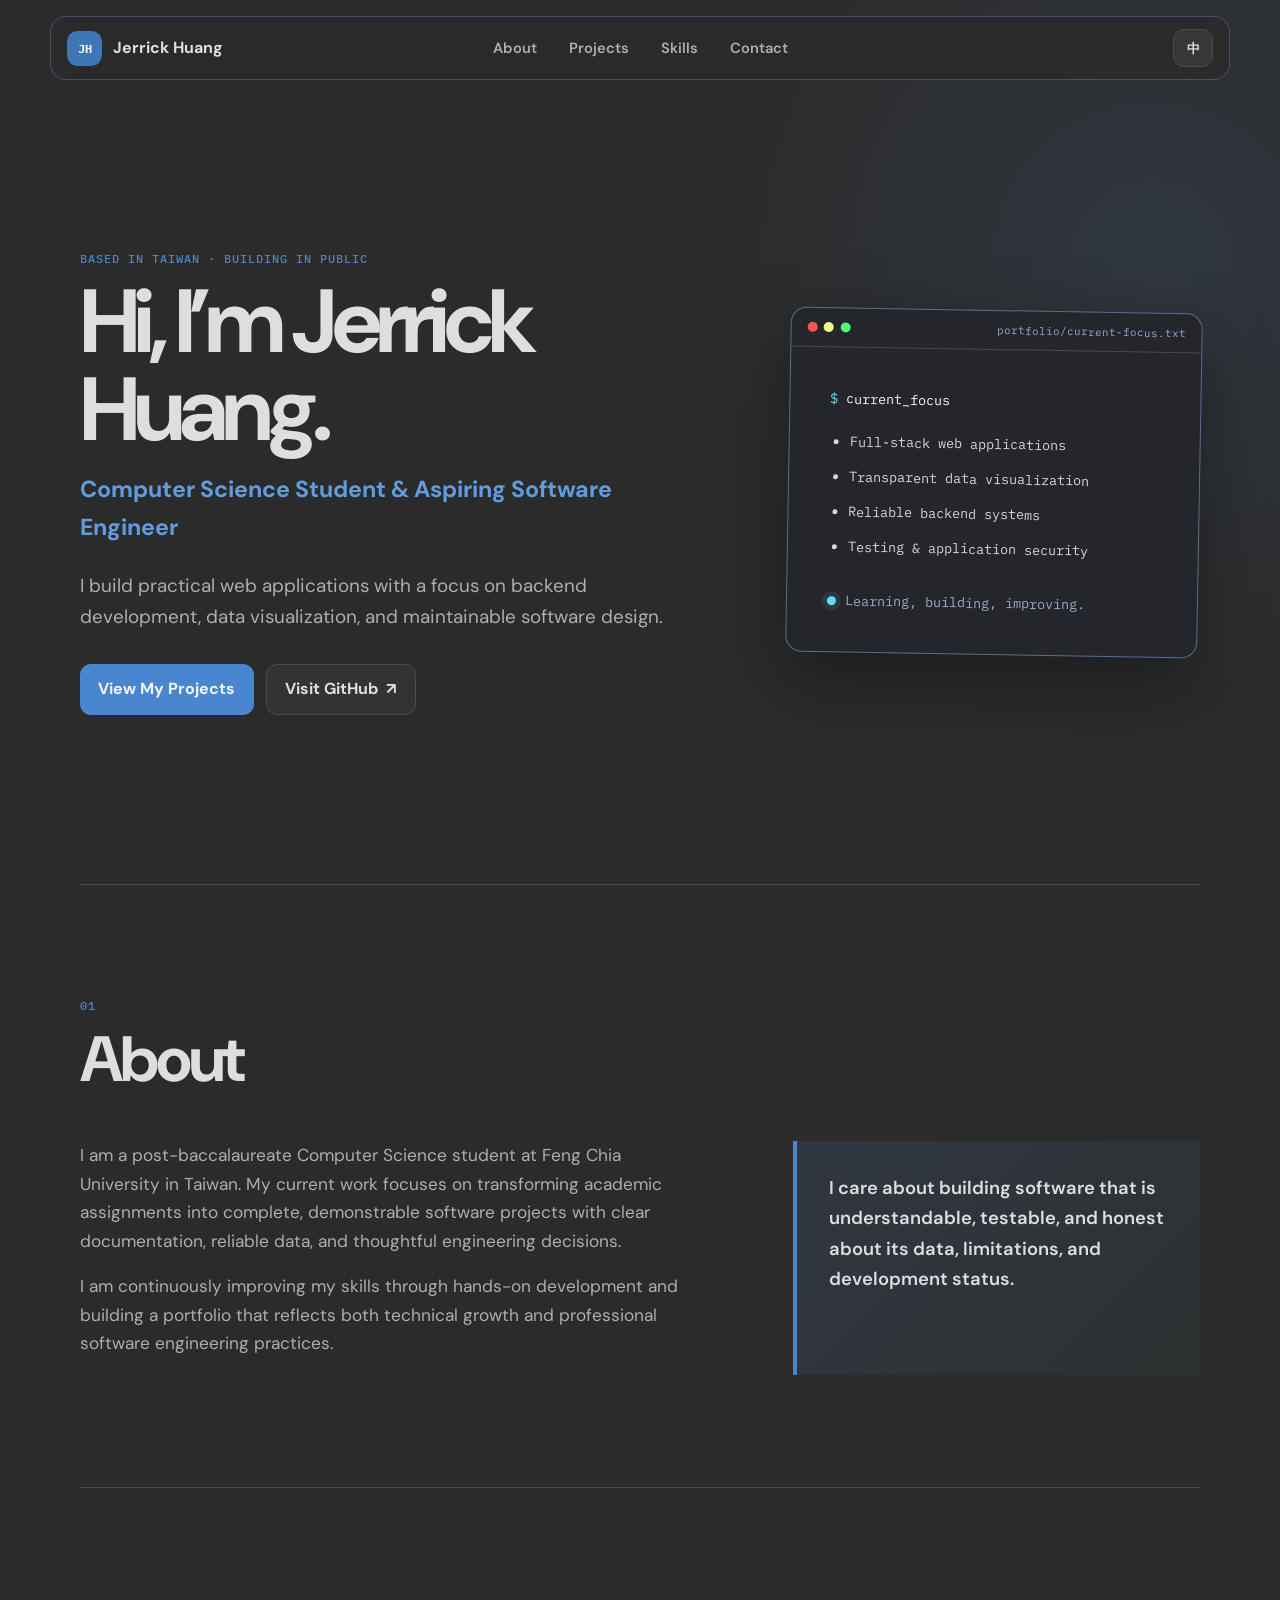
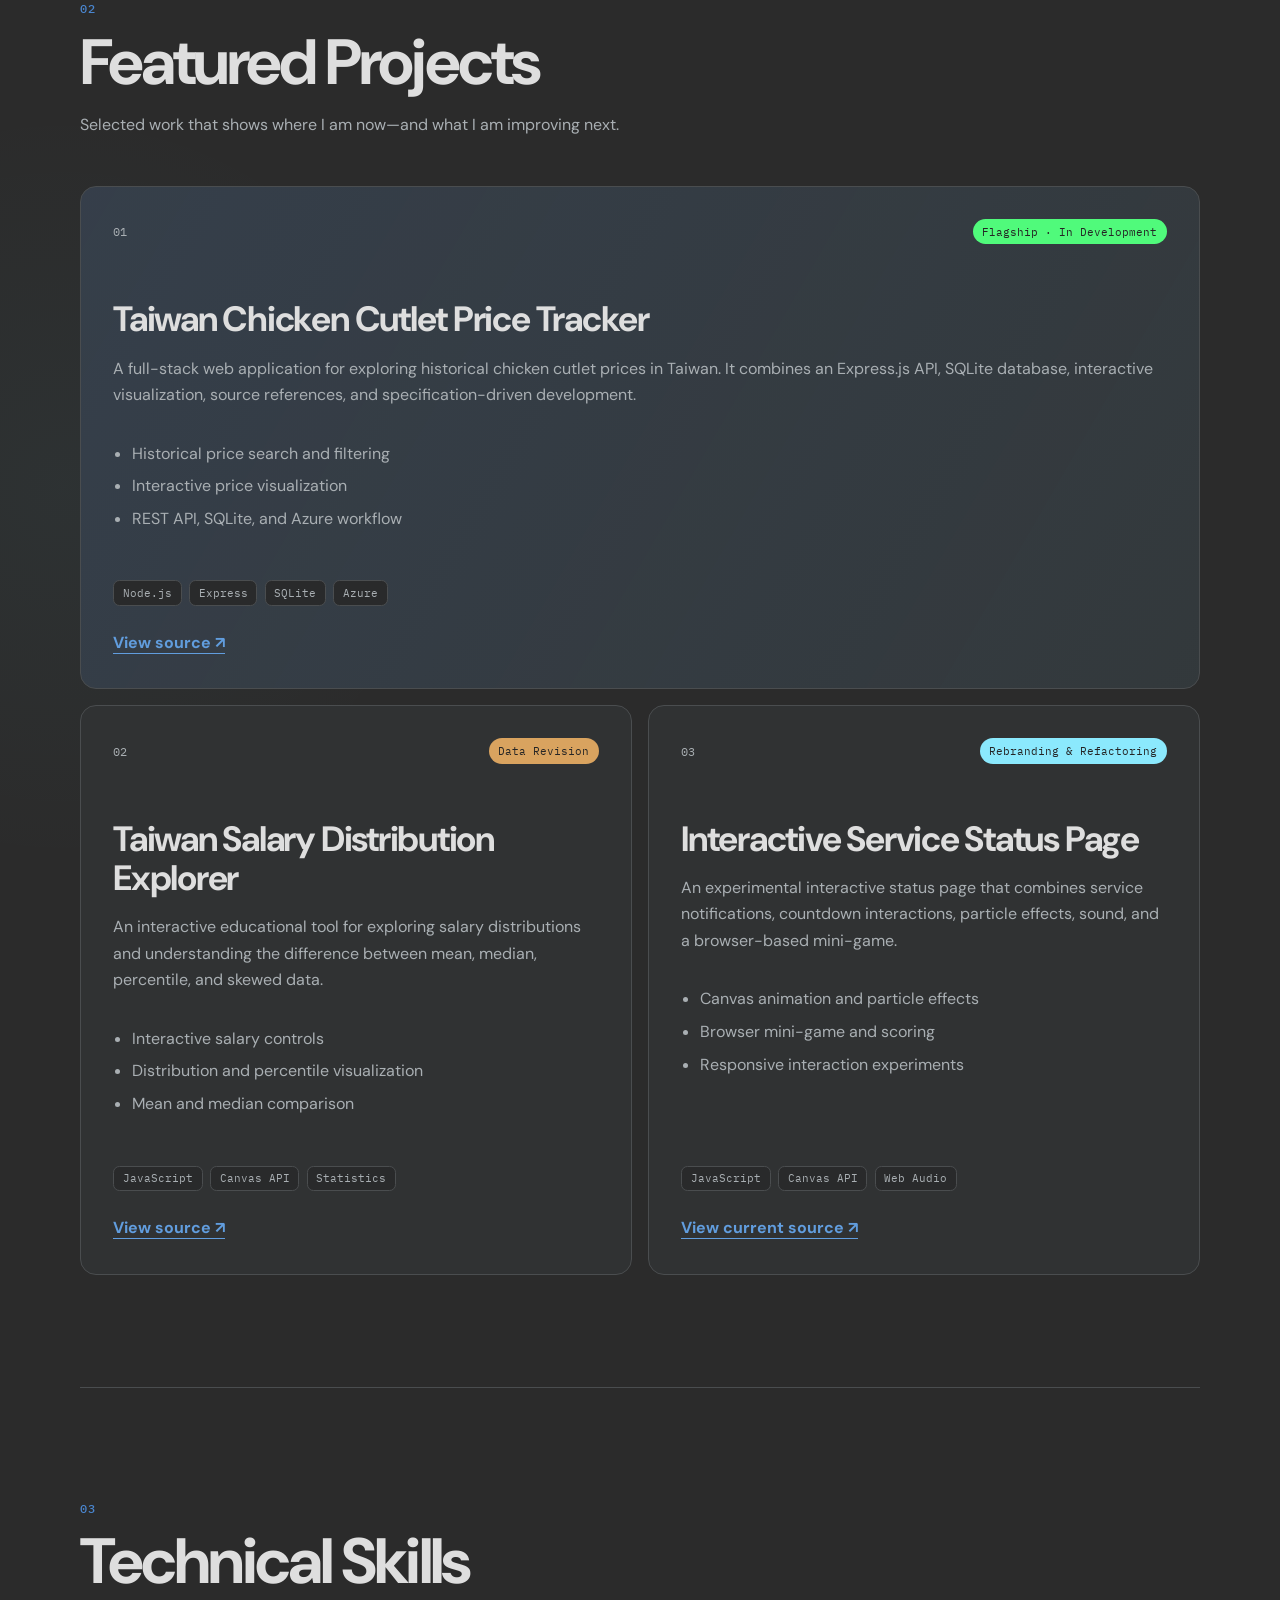
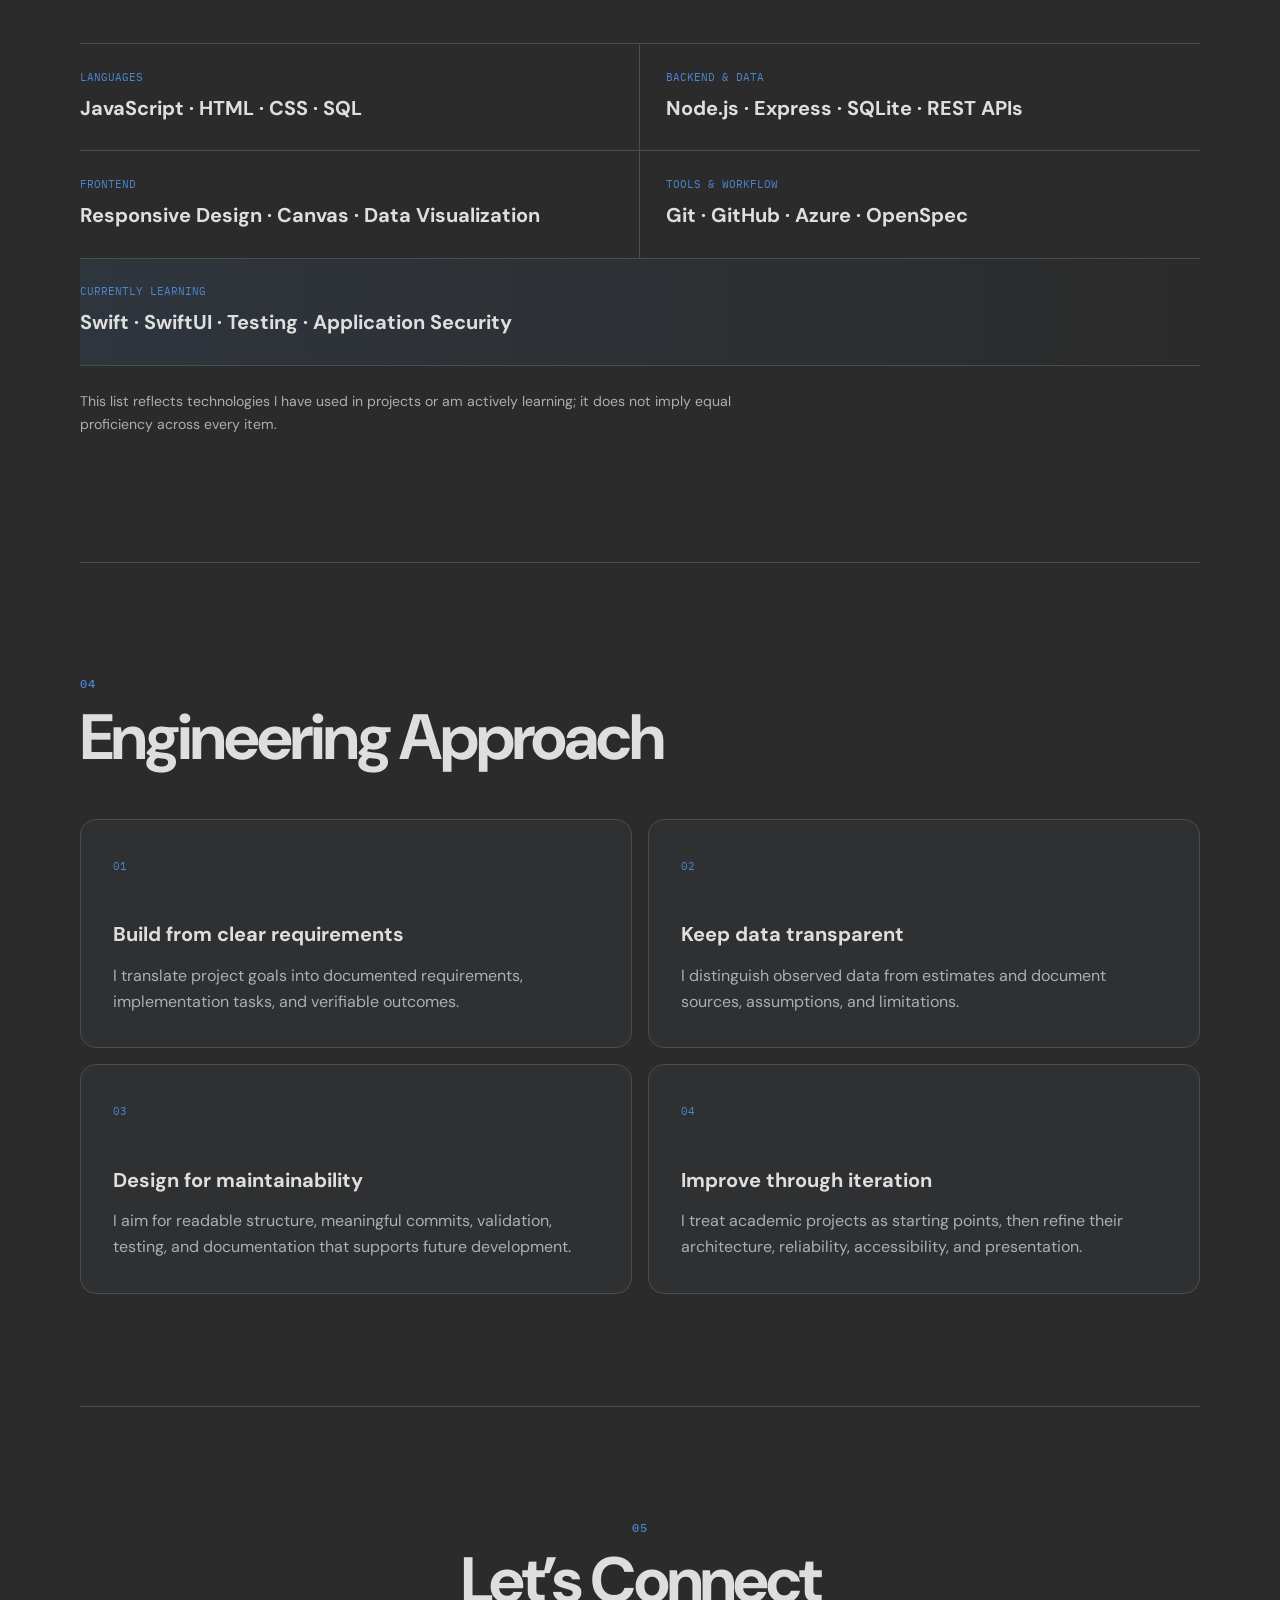
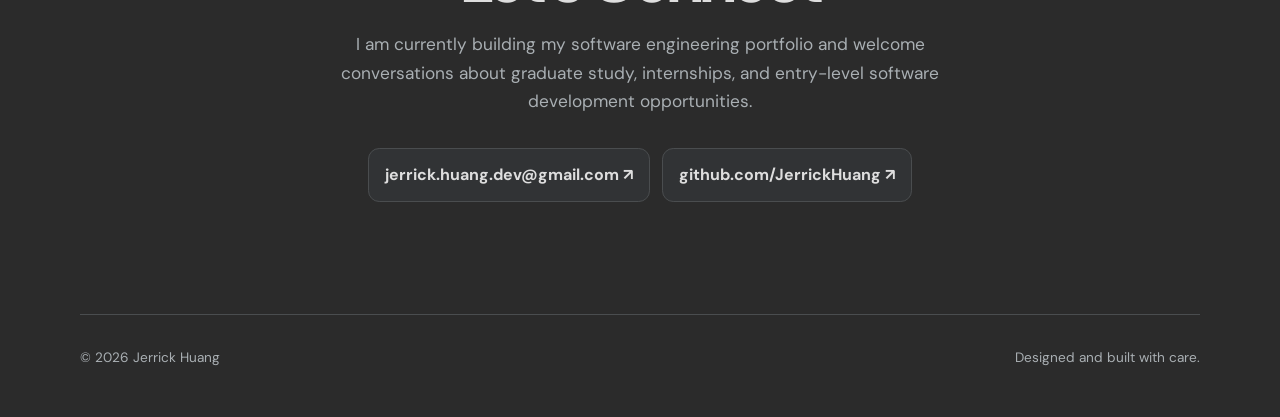
==== index.html @ 9ce51b35 "Build professional portfolio homepage" ====
<!doctype html>
<html lang="en">
  <head>
    <meta charset="UTF-8" />
    <meta name="viewport" content="width=device-width, initial-scale=1" />
    <meta
      name="description"
      content="Jerrick Huang — Computer Science student building practical web applications, backend systems, and data visualizations."
    />
    <meta name="theme-color" content="#2b2b2b" />
    <title>Jerrick Huang | Software Engineering Portfolio</title>
    <link rel="preconnect" href="https://fonts.googleapis.com" />
    <link rel="preconnect" href="https://fonts.gstatic.com" crossorigin />
    <link
      href="https://fonts.googleapis.com/css2?family=DM+Sans:wght@400;500;600;700&family=IBM+Plex+Mono:wght@500&display=swap"
      rel="stylesheet"
    />
    <link rel="stylesheet" href="styles.css" />
    <script src="script.js" defer></script>
  </head>
  <body>
    <a class="skip-link" href="#main">Skip to content</a>

    <header class="site-header">
      <a class="brand" href="#top" aria-label="Jerrick Huang home">
        <span class="brand-mark">JH</span>
        <span>Jerrick Huang</span>
      </a>

      <nav aria-label="Primary navigation">
        <a href="#about" data-en="About" data-zh="關於我">About</a>
        <a href="#projects" data-en="Projects" data-zh="專案">Projects</a>
        <a href="#skills" data-en="Skills" data-zh="技能">Skills</a>
        <a href="#contact" data-en="Contact" data-zh="聯絡">Contact</a>
      </nav>

      <button class="language-toggle" type="button" aria-label="Switch language">
        <span class="language-en">中</span>
        <span class="language-zh">EN</span>
      </button>
    </header>

    <main id="main">
      <section class="hero" id="top">
        <div class="hero-copy">
          <p class="eyebrow">
            <span data-en="Based in Taiwan · Building in public" data-zh="位於臺灣 · 持續公開學習與開發">
              Based in Taiwan · Building in public
            </span>
          </p>
          <h1>
            <span data-en="Hi, I’m Jerrick Huang." data-zh="嗨，我是 Jerrick Huang。">
              Hi, I’m Jerrick Huang.
            </span>
          </h1>
          <p class="hero-role">
            <span
              data-en="Computer Science Student &amp; Aspiring Software Engineer"
              data-zh="資訊工程學生／軟體工程師職涯準備中"
            >
              Computer Science Student &amp; Aspiring Software Engineer
            </span>
          </p>
          <p class="hero-intro">
            <span
              data-en="I build practical web applications with a focus on backend development, data visualization, and maintainable software design."
              data-zh="我專注於開發實用的 Web 應用程式，並持續累積後端系統、資料視覺化與可維護軟體設計的實作經驗。"
            >
              I build practical web applications with a focus on backend
              development, data visualization, and maintainable software design.
            </span>
          </p>
          <div class="hero-actions">
            <a class="button button-primary" href="#projects">
              <span data-en="View My Projects" data-zh="查看精選專案">View My Projects</span>
            </a>
            <a
              class="button button-secondary"
              href="https://github.com/JerrickHuang"
              target="_blank"
              rel="noreferrer"
            >
              <span data-en="Visit GitHub" data-zh="前往 GitHub">Visit GitHub</span>
              <span aria-hidden="true">↗</span>
            </a>
          </div>
        </div>

        <div class="hero-panel" aria-label="Current engineering focus">
          <div class="terminal-bar">
            <span></span><span></span><span></span>
            <p>portfolio/current-focus.txt</p>
          </div>
          <div class="terminal-content">
            <p><span class="prompt">$</span> current_focus</p>
            <ul>
              <li>Full-stack web applications</li>
              <li>Transparent data visualization</li>
              <li>Reliable backend systems</li>
              <li>Testing &amp; application security</li>
            </ul>
            <p class="terminal-status">
              <span class="status-dot"></span>
              <span data-en="Learning, building, improving." data-zh="持續學習、開發與改進。">
                Learning, building, improving.
              </span>
            </p>
          </div>
        </div>
      </section>

      <section class="section about" id="about">
        <div class="section-heading">
          <p class="section-number">01</p>
          <h2 data-en="About" data-zh="關於我">About</h2>
        </div>
        <div class="about-grid">
          <div class="about-copy">
            <p
              data-en="I am a post-baccalaureate Computer Science student at Feng Chia University in Taiwan. My current work focuses on transforming academic assignments into complete, demonstrable software projects with clear documentation, reliable data, and thoughtful engineering decisions."
              data-zh="我目前就讀臺灣逢甲大學資訊工程學系學士後專班。現階段的學習重點，是將課程作業逐步發展為內容完整、可以執行與展示，並具備清楚文件、可靠資料及合理工程設計的軟體專案。"
            >
              I am a post-baccalaureate Computer Science student at Feng Chia
              University in Taiwan. My current work focuses on transforming
              academic assignments into complete, demonstrable software projects
              with clear documentation, reliable data, and thoughtful engineering
              decisions.
            </p>
            <p
              data-en="I am continuously improving my skills through hands-on development and building a portfolio that reflects both technical growth and professional software engineering practices."
              data-zh="我持續透過實作強化技術能力，建立一份能同時呈現學習成長與專業軟體工程實踐的作品集。"
            >
              I am continuously improving my skills through hands-on development
              and building a portfolio that reflects both technical growth and
              professional software engineering practices.
            </p>
          </div>
          <blockquote>
            <p
              data-en="I care about building software that is understandable, testable, and honest about its data, limitations, and development status."
              data-zh="我重視軟體的可理解性、可測試性與可維護性，也會誠實說明資料來源、系統限制及專案目前的完成程度。"
            >
              I care about building software that is understandable, testable,
              and honest about its data, limitations, and development status.
            </p>
          </blockquote>
        </div>
      </section>

      <section class="section" id="projects">
        <div class="section-heading">
          <p class="section-number">02</p>
          <h2 data-en="Featured Projects" data-zh="精選專案">Featured Projects</h2>
          <p
            data-en="Selected work that shows where I am now—and what I am improving next."
            data-zh="這些作品呈現我目前的實作能力，以及接下來正在改進的方向。"
          >
            Selected work that shows where I am now—and what I am improving next.
          </p>
        </div>

        <div class="project-grid">
          <article class="project-card project-featured">
            <div class="project-topline">
              <span class="project-index">01</span>
              <span class="status status-active">Flagship · In Development</span>
            </div>
            <h3>Taiwan Chicken Cutlet Price Tracker</h3>
            <p
              data-en="A full-stack web application for exploring historical chicken cutlet prices in Taiwan. It combines an Express.js API, SQLite database, interactive visualization, source references, and specification-driven development."
              data-zh="探索臺灣雞排歷年價格變化的全端 Web 應用程式，整合 Express.js API、SQLite、互動式資料視覺化、資料來源標註及規格驅動開發流程。"
            >
              A full-stack web application for exploring historical chicken cutlet
              prices in Taiwan. It combines an Express.js API, SQLite database,
              interactive visualization, source references, and
              specification-driven development.
            </p>
            <ul class="project-highlights">
              <li>Historical price search and filtering</li>
              <li>Interactive price visualization</li>
              <li>REST API, SQLite, and Azure workflow</li>
            </ul>
            <div class="tag-list">
              <span>Node.js</span><span>Express</span><span>SQLite</span><span>Azure</span>
            </div>
            <a
              class="text-link"
              href="https://github.com/JerrickHuang/taiwan-chicken-cutlet-price-tracker"
              target="_blank"
              rel="noreferrer"
            >
              View source <span aria-hidden="true">↗</span>
            </a>
          </article>

          <article class="project-card">
            <div class="project-topline">
              <span class="project-index">02</span>
              <span class="status status-revision">Data Revision</span>
            </div>
            <h3>Taiwan Salary Distribution Explorer</h3>
            <p
              data-en="An interactive educational tool for exploring salary distributions and understanding the difference between mean, median, percentile, and skewed data."
              data-zh="透過互動操作與視覺化，協助使用者理解薪資分布、平均數、中位數、百分位數及偏態資料的統計教育工具。"
            >
              An interactive educational tool for exploring salary distributions
              and understanding the difference between mean, median, percentile,
              and skewed data.
            </p>
            <ul class="project-highlights">
              <li>Interactive salary controls</li>
              <li>Distribution and percentile visualization</li>
              <li>Mean and median comparison</li>
            </ul>
            <div class="tag-list">
              <span>JavaScript</span><span>Canvas API</span><span>Statistics</span>
            </div>
            <a
              class="text-link"
              href="https://github.com/JerrickHuang/salary-demo"
              target="_blank"
              rel="noreferrer"
            >
              View source <span aria-hidden="true">↗</span>
            </a>
          </article>

          <article class="project-card">
            <div class="project-topline">
              <span class="project-index">03</span>
              <span class="status status-refactor">Rebranding &amp; Refactoring</span>
            </div>
            <h3>Interactive Service Status Page</h3>
            <p
              data-en="An experimental interactive status page that combines service notifications, countdown interactions, particle effects, sound, and a browser-based mini-game."
              data-zh="結合服務狀態通知、倒數互動、粒子效果、音效與瀏覽器小遊戲的互動式網頁實驗作品。"
            >
              An experimental interactive status page that combines service
              notifications, countdown interactions, particle effects, sound, and
              a browser-based mini-game.
            </p>
            <ul class="project-highlights">
              <li>Canvas animation and particle effects</li>
              <li>Browser mini-game and scoring</li>
              <li>Responsive interaction experiments</li>
            </ul>
            <div class="tag-list">
              <span>JavaScript</span><span>Canvas API</span><span>Web Audio</span>
            </div>
            <a
              class="text-link"
              href="https://github.com/JerrickHuang/netflix-waiting-page"
              target="_blank"
              rel="noreferrer"
            >
              View current source <span aria-hidden="true">↗</span>
            </a>
          </article>
        </div>
      </section>

      <section class="section" id="skills">
        <div class="section-heading">
          <p class="section-number">03</p>
          <h2 data-en="Technical Skills" data-zh="技術能力">Technical Skills</h2>
        </div>
        <div class="skills-grid">
          <div class="skill-group">
            <p>Languages</p>
            <h3>JavaScript · HTML · CSS · SQL</h3>
          </div>
          <div class="skill-group">
            <p>Backend &amp; Data</p>
            <h3>Node.js · Express · SQLite · REST APIs</h3>
          </div>
          <div class="skill-group">
            <p>Frontend</p>
            <h3>Responsive Design · Canvas · Data Visualization</h3>
          </div>
          <div class="skill-group">
            <p>Tools &amp; Workflow</p>
            <h3>Git · GitHub · Azure · OpenSpec</h3>
          </div>
          <div class="skill-group skill-learning">
            <p data-en="Currently Learning" data-zh="目前正在學習">Currently Learning</p>
            <h3>Swift · SwiftUI · Testing · Application Security</h3>
          </div>
        </div>
        <p
          class="skills-note"
          data-en="This list reflects technologies I have used in projects or am actively learning; it does not imply equal proficiency across every item."
          data-zh="技能清單反映目前具備實作經驗或正在學習的技術，不代表對所有技術皆已達到相同熟練程度。"
        >
          This list reflects technologies I have used in projects or am actively
          learning; it does not imply equal proficiency across every item.
        </p>
      </section>

      <section class="section" id="approach">
        <div class="section-heading">
          <p class="section-number">04</p>
          <h2 data-en="Engineering Approach" data-zh="工程實踐">Engineering Approach</h2>
        </div>
        <div class="approach-grid">
          <article>
            <span>01</span>
            <h3 data-en="Build from clear requirements" data-zh="從清楚的需求開始">
              Build from clear requirements
            </h3>
            <p
              data-en="I translate project goals into documented requirements, implementation tasks, and verifiable outcomes."
              data-zh="我將專案目標轉化為有文件記錄的需求、實作任務與可驗證成果。"
            >
              I translate project goals into documented requirements,
              implementation tasks, and verifiable outcomes.
            </p>
          </article>
          <article>
            <span>02</span>
            <h3 data-en="Keep data transparent" data-zh="維持資料透明度">
              Keep data transparent
            </h3>
            <p
              data-en="I distinguish observed data from estimates and document sources, assumptions, and limitations."
              data-zh="我區分觀測資料與推估資料，並記錄來源、假設與限制。"
            >
              I distinguish observed data from estimates and document sources,
              assumptions, and limitations.
            </p>
          </article>
          <article>
            <span>03</span>
            <h3 data-en="Design for maintainability" data-zh="以可維護性為設計目標">
              Design for maintainability
            </h3>
            <p
              data-en="I aim for readable structure, meaningful commits, validation, testing, and documentation that supports future development."
              data-zh="我重視清楚的程式結構、有意義的 commits、輸入驗證、測試，以及支援後續開發的文件。"
            >
              I aim for readable structure, meaningful commits, validation,
              testing, and documentation that supports future development.
            </p>
          </article>
          <article>
            <span>04</span>
            <h3 data-en="Improve through iteration" data-zh="透過迭代持續改進">
              Improve through iteration
            </h3>
            <p
              data-en="I treat academic projects as starting points, then refine their architecture, reliability, accessibility, and presentation."
              data-zh="我將課程專案視為起點，再逐步改進架構、可靠性、無障礙與呈現方式。"
            >
              I treat academic projects as starting points, then refine their
              architecture, reliability, accessibility, and presentation.
            </p>
          </article>
        </div>
      </section>

      <section class="section contact" id="contact">
        <p class="section-number">05</p>
        <h2 data-en="Let’s Connect" data-zh="歡迎與我聯絡">Let’s Connect</h2>
        <p
          data-en="I am currently building my software engineering portfolio and welcome conversations about graduate study, internships, and entry-level software development opportunities."
          data-zh="我目前正在建立軟體工程作品集，也歡迎與我交流研究所進修、實習及初階軟體開發職涯機會。"
        >
          I am currently building my software engineering portfolio and welcome
          conversations about graduate study, internships, and entry-level
          software development opportunities.
        </p>
        <div class="contact-links">
          <a href="mailto:jerrick.huang.dev@gmail.com">
            jerrick.huang.dev@gmail.com <span aria-hidden="true">↗</span>
          </a>
          <a href="https://github.com/JerrickHuang" target="_blank" rel="noreferrer">
            github.com/JerrickHuang <span aria-hidden="true">↗</span>
          </a>
        </div>
      </section>
    </main>

    <footer>
      <p>© <span id="year"></span> Jerrick Huang</p>
      <p data-en="Designed and built with care." data-zh="用心設計與開發。">
        Designed and built with care.
      </p>
    </footer>
  </body>
</html>
---- styles.css ----
:root {
  --ink: #dedede;
  --muted: #a9afb3;
  --paper: #2b2b2b;
  --card: #313335;
  --line: #4a4d4f;
  --accent: #4a86cf;
  --accent-dark: #619dde;
  --accent-soft: #343a40;
  --blue: #67d8ef;
  --orange: #d9a35f;
  --mono: "IBM Plex Mono", monospace;
  --sans: "DM Sans", system-ui, sans-serif;
  --shadow: 0 24px 70px rgba(0, 0, 0, 0.34);
}

* {
  box-sizing: border-box;
}

html {
  scroll-behavior: smooth;
}

body {
  margin: 0;
  color: var(--ink);
  background:
    radial-gradient(circle at 90% 5%, rgba(88, 157, 246, 0.1), transparent 28rem),
    radial-gradient(circle at 5% 40%, rgba(103, 216, 239, 0.04), transparent 24rem),
    var(--paper);
  font-family: var(--sans);
  line-height: 1.65;
}

a {
  color: inherit;
}

.skip-link {
  position: fixed;
  left: 1rem;
  top: -5rem;
  z-index: 100;
  padding: 0.75rem 1rem;
  background: #f8f8f2;
  color: #252525;
}

.skip-link:focus {
  top: 1rem;
}

.site-header {
  position: sticky;
  top: 0;
  z-index: 20;
  display: grid;
  grid-template-columns: 1fr auto 1fr;
  align-items: center;
  width: min(1180px, calc(100% - 2rem));
  margin: 1rem auto 0;
  padding: 0.75rem 1rem;
  border: 1px solid rgba(98, 114, 164, 0.5);
  border-radius: 1rem;
  background: rgba(43, 43, 43, 0.9);
  backdrop-filter: blur(18px);
}

.brand {
  display: inline-flex;
  align-items: center;
  gap: 0.7rem;
  width: max-content;
  font-weight: 700;
  text-decoration: none;
}

.brand-mark {
  display: grid;
  width: 2.2rem;
  height: 2.2rem;
  place-items: center;
  border-radius: 0.65rem;
  background: #3f77b5;
  color: #f2f2f2;
  font-family: var(--mono);
  font-size: 0.78rem;
}

nav {
  display: flex;
  gap: clamp(1rem, 3vw, 2rem);
}

nav a {
  color: var(--muted);
  font-size: 0.92rem;
  font-weight: 600;
  text-decoration: none;
}

nav a:hover,
nav a:focus-visible {
  color: var(--accent);
}

.language-toggle {
  justify-self: end;
  min-width: 2.5rem;
  padding: 0.45rem 0.65rem;
  border: 1px solid var(--line);
  border-radius: 0.65rem;
  color: var(--ink);
  background: #353739;
  font: 600 0.8rem var(--mono);
  cursor: pointer;
}

.language-zh,
html[lang="zh-TW"] .language-en {
  display: none;
}

html[lang="zh-TW"] .language-zh {
  display: inline;
}

main,
footer {
  width: min(1120px, calc(100% - 2.5rem));
  margin-inline: auto;
}

.hero {
  display: grid;
  grid-template-columns: minmax(0, 1.2fr) minmax(310px, 0.8fr);
  gap: clamp(2rem, 7vw, 6rem);
  align-items: center;
  min-height: calc(100vh - 6rem);
  padding: 6rem 0;
}

.eyebrow,
.section-number {
  color: var(--accent);
  font: 500 0.78rem var(--mono);
  letter-spacing: 0.08em;
  text-transform: uppercase;
}

h1,
h2,
h3,
p {
  margin-top: 0;
}

h1 {
  max-width: 760px;
  margin-bottom: 1rem;
  font-size: clamp(3rem, 7vw, 6.6rem);
  line-height: 0.98;
  letter-spacing: -0.065em;
}

.hero-role {
  color: var(--accent-dark);
  font-size: clamp(1.1rem, 2vw, 1.45rem);
  font-weight: 700;
}

.hero-intro {
  max-width: 660px;
  color: var(--muted);
  font-size: clamp(1rem, 1.6vw, 1.18rem);
}

.hero-actions {
  display: flex;
  flex-wrap: wrap;
  gap: 0.75rem;
  margin-top: 2rem;
}

.button {
  display: inline-flex;
  align-items: center;
  justify-content: center;
  gap: 0.5rem;
  min-height: 3rem;
  padding: 0.7rem 1.15rem;
  border-radius: 0.7rem;
  font-weight: 700;
  text-decoration: none;
  transition: transform 160ms ease, background 160ms ease;
}

.button:hover {
  transform: translateY(-2px);
}

.button-primary {
  color: #f5f7fa;
  background: var(--accent);
}

.button-primary:hover {
  background: #3d73b3;
}

.button-secondary {
  border: 1px solid var(--line);
  background: rgba(53, 55, 57, 0.72);
}

.hero-panel {
  overflow: hidden;
  border: 1px solid #596d8f;
  border-radius: 1rem;
  color: #f8f8f2;
  background: #25262b;
  box-shadow: var(--shadow);
  transform: rotate(1deg);
}

.terminal-bar {
  display: flex;
  align-items: center;
  gap: 0.4rem;
  padding: 0.75rem 1rem;
  border-bottom: 1px solid #45494f;
}

.terminal-bar span {
  width: 0.62rem;
  height: 0.62rem;
  border-radius: 50%;
  background: #69758a;
}

.terminal-bar span:first-child {
  background: #ff5555;
}

.terminal-bar span:nth-child(2) {
  background: #f1fa8c;
}

.terminal-bar span:nth-child(3) {
  background: #50fa7b;
}

.terminal-bar p {
  margin: 0 0 0 auto;
  color: #9aaace;
  font: 0.67rem var(--mono);
}

.terminal-content {
  padding: clamp(1.4rem, 4vw, 2.5rem);
  font-family: var(--mono);
  font-size: 0.84rem;
}

.prompt {
  color: #67d8ef;
}

.terminal-content ul {
  display: grid;
  gap: 0.8rem;
  margin: 1.3rem 0 2rem;
  padding-left: 1.25rem;
  color: #d7d7e0;
}

.terminal-status {
  display: flex;
  align-items: center;
  gap: 0.6rem;
  margin: 0;
  color: #9aaace;
}

.status-dot {
  width: 0.55rem;
  height: 0.55rem;
  border-radius: 50%;
  background: #67d8ef;
  box-shadow: 0 0 0 5px rgba(103, 216, 239, 0.1);
}

.section {
  padding: 7rem 0;
  border-top: 1px solid var(--line);
  scroll-margin-top: 6rem;
}

.section-heading {
  max-width: 680px;
  margin-bottom: 3rem;
}

.section-heading h2,
.contact h2 {
  margin-bottom: 1rem;
  font-size: clamp(2.2rem, 5vw, 4rem);
  line-height: 1.05;
  letter-spacing: -0.045em;
}

.section-heading > p:last-child {
  color: var(--muted);
}

.about-grid {
  display: grid;
  grid-template-columns: 1.2fr 0.8fr;
  gap: clamp(2rem, 8vw, 7rem);
}

.about-copy {
  color: var(--muted);
  font-size: 1.08rem;
}

blockquote {
  margin: 0;
  padding: 2rem;
  border-left: 4px solid var(--accent);
  background: linear-gradient(135deg, rgba(88, 157, 246, 0.1), rgba(103, 216, 239, 0.035));
  font-size: 1.15rem;
  font-weight: 600;
}

blockquote p {
  margin: 0;
}

.project-grid {
  display: grid;
  grid-template-columns: repeat(2, minmax(0, 1fr));
  gap: 1rem;
}

.project-card {
  display: flex;
  flex-direction: column;
  min-height: 30rem;
  padding: clamp(1.4rem, 3vw, 2rem);
  border: 1px solid var(--line);
  border-radius: 1rem;
  background: rgba(49, 51, 53, 0.9);
  transition: border-color 160ms ease, transform 160ms ease, box-shadow 160ms ease;
}

.project-card:hover {
  border-color: var(--accent);
  box-shadow: var(--shadow);
  transform: translateY(-4px);
}

.project-featured {
  grid-column: 1 / -1;
  min-height: auto;
  background:
    linear-gradient(120deg, rgba(88, 157, 246, 0.11), rgba(103, 216, 239, 0.035)),
    var(--card);
}

.project-topline {
  display: flex;
  align-items: center;
  justify-content: space-between;
  gap: 1rem;
  margin-bottom: 3.5rem;
}

.project-index {
  color: var(--muted);
  font: 0.75rem var(--mono);
}

.status {
  padding: 0.35rem 0.6rem;
  border-radius: 999px;
  font: 0.67rem var(--mono);
}

.status-active {
  color: #252525;
  background: #50fa7b;
}

.status-revision {
  color: #252525;
  background: #d9a35f;
}

.status-refactor {
  color: #252525;
  background: #8be9fd;
}

.project-card h3 {
  margin-bottom: 1rem;
  font-size: clamp(1.55rem, 3vw, 2.2rem);
  line-height: 1.12;
  letter-spacing: -0.035em;
}

.project-card > p,
.project-highlights {
  color: var(--muted);
}

.project-highlights {
  display: grid;
  gap: 0.4rem;
  padding-left: 1.2rem;
}

.tag-list {
  display: flex;
  flex-wrap: wrap;
  gap: 0.45rem;
  margin: auto 0 1.5rem;
  padding-top: 2rem;
}

.tag-list span {
  padding: 0.3rem 0.55rem;
  border: 1px solid var(--line);
  border-radius: 0.4rem;
  color: var(--muted);
  font: 0.68rem var(--mono);
  background: #292a2b;
}

.text-link {
  width: max-content;
  color: var(--accent-dark);
  font-weight: 700;
  text-underline-offset: 0.3rem;
}

.skills-grid {
  display: grid;
  grid-template-columns: repeat(2, minmax(0, 1fr));
  border-top: 1px solid var(--line);
}

.skill-group {
  padding: 1.6rem 1rem 1.6rem 0;
  border-bottom: 1px solid var(--line);
}

.skill-group:nth-child(odd) {
  border-right: 1px solid var(--line);
}

.skill-group:nth-child(even) {
  padding-left: 1.6rem;
}

.skill-group p {
  margin-bottom: 0.5rem;
  color: var(--accent);
  font: 0.7rem var(--mono);
  text-transform: uppercase;
}

.skill-group h3 {
  margin: 0;
  font-size: clamp(1rem, 2vw, 1.25rem);
}

.skill-learning {
  grid-column: 1 / -1;
  border-right: 0 !important;
  background: linear-gradient(90deg, rgba(88, 157, 246, 0.09), transparent);
}

.skills-note {
  max-width: 700px;
  margin-top: 1.5rem;
  color: var(--muted);
  font-size: 0.88rem;
}

.approach-grid {
  display: grid;
  grid-template-columns: repeat(2, minmax(0, 1fr));
  gap: 1rem;
}

.approach-grid article {
  padding: 2rem;
  border: 1px solid var(--line);
  border-radius: 1rem;
  background: rgba(49, 51, 53, 0.72);
}

.approach-grid article > span {
  color: var(--accent);
  font: 0.7rem var(--mono);
}

.approach-grid h3 {
  margin-top: 2.5rem;
  margin-bottom: 0.7rem;
  font-size: 1.25rem;
}

.approach-grid p {
  margin-bottom: 0;
  color: var(--muted);
}

.contact {
  text-align: center;
}

.contact > p:not(.section-number) {
  max-width: 680px;
  margin-inline: auto;
  color: var(--muted);
  font-size: 1.08rem;
}

.contact-links {
  display: flex;
  flex-wrap: wrap;
  justify-content: center;
  gap: 0.75rem;
  margin-top: 2rem;
}

.contact-links a {
  padding: 0.8rem 1rem;
  border: 1px solid var(--line);
  border-radius: 0.7rem;
  background: var(--card);
  font-weight: 700;
  text-decoration: none;
}

.contact-links a:hover {
  border-color: var(--accent);
  color: var(--accent-dark);
}

footer {
  display: flex;
  justify-content: space-between;
  gap: 1rem;
  padding: 2rem 0 3rem;
  border-top: 1px solid var(--line);
  color: var(--muted);
  font-size: 0.85rem;
}

footer p {
  margin: 0;
}

:focus-visible {
  outline: 3px solid rgba(139, 233, 253, 0.55);
  outline-offset: 4px;
}

@media (prefers-reduced-motion: reduce) {
  html {
    scroll-behavior: auto;
  }

  *,
  *::before,
  *::after {
    transition-duration: 0.01ms !important;
  }
}

@media (max-width: 800px) {
  .site-header {
    grid-template-columns: 1fr auto;
  }

  .site-header nav {
    display: none;
  }

  .hero,
  .about-grid {
    grid-template-columns: 1fr;
  }

  .hero {
    min-height: auto;
    padding: 5rem 0;
  }

  .hero-panel {
    transform: none;
  }

  .project-grid,
  .approach-grid {
    grid-template-columns: 1fr;
  }

  .project-featured {
    grid-column: auto;
  }
}

@media (max-width: 560px) {
  main,
  footer {
    width: min(100% - 1.5rem, 1120px);
  }

  .site-header {
    width: calc(100% - 1rem);
    margin-top: 0.5rem;
  }

  .brand > span:last-child {
    display: none;
  }

  .hero {
    padding-top: 4rem;
  }

  h1 {
    font-size: clamp(2.8rem, 16vw, 4.5rem);
  }

  .section {
    padding: 5rem 0;
  }

  .skills-grid {
    grid-template-columns: 1fr;
  }

  .skill-group,
  .skill-group:nth-child(even) {
    grid-column: auto;
    padding: 1.3rem 0;
    border-right: 0;
  }

  .project-topline,
  footer {
    align-items: flex-start;
    flex-direction: column;
  }

  .contact-links {
    flex-direction: column;
  }
}
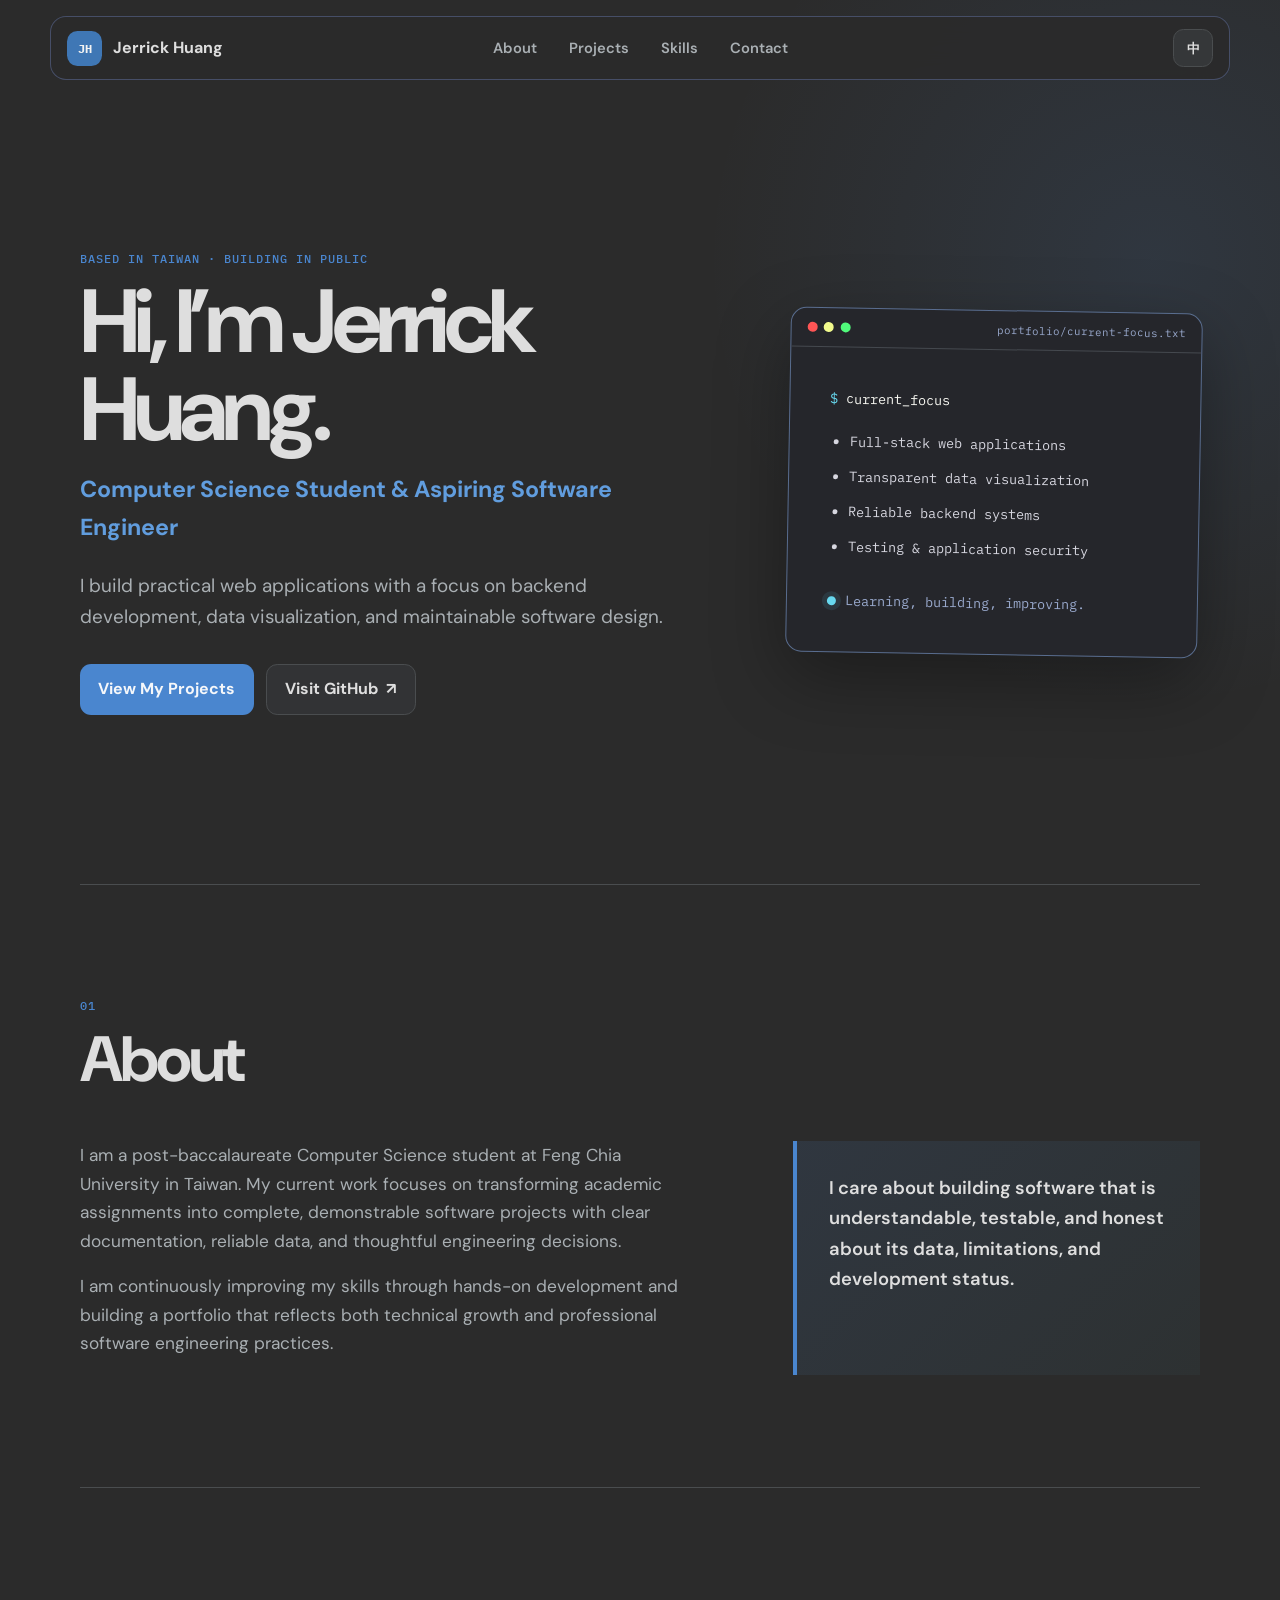
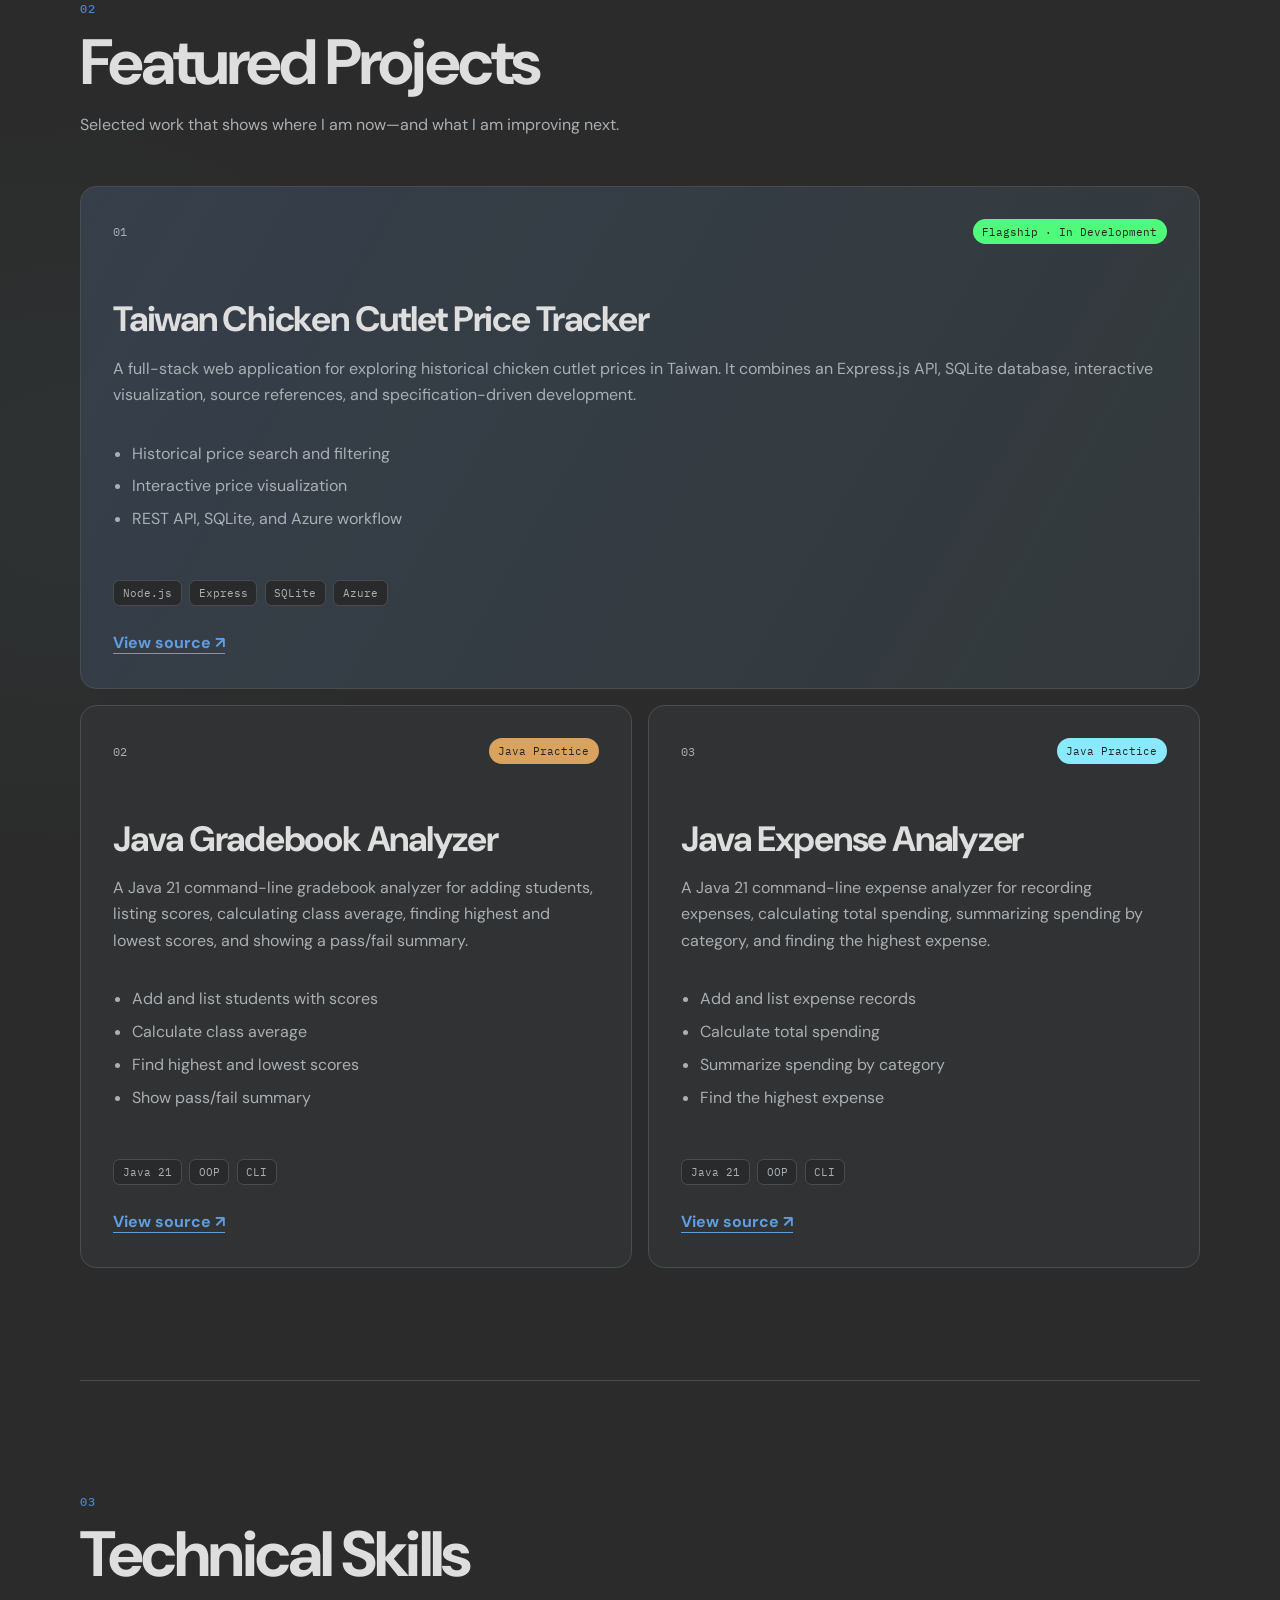
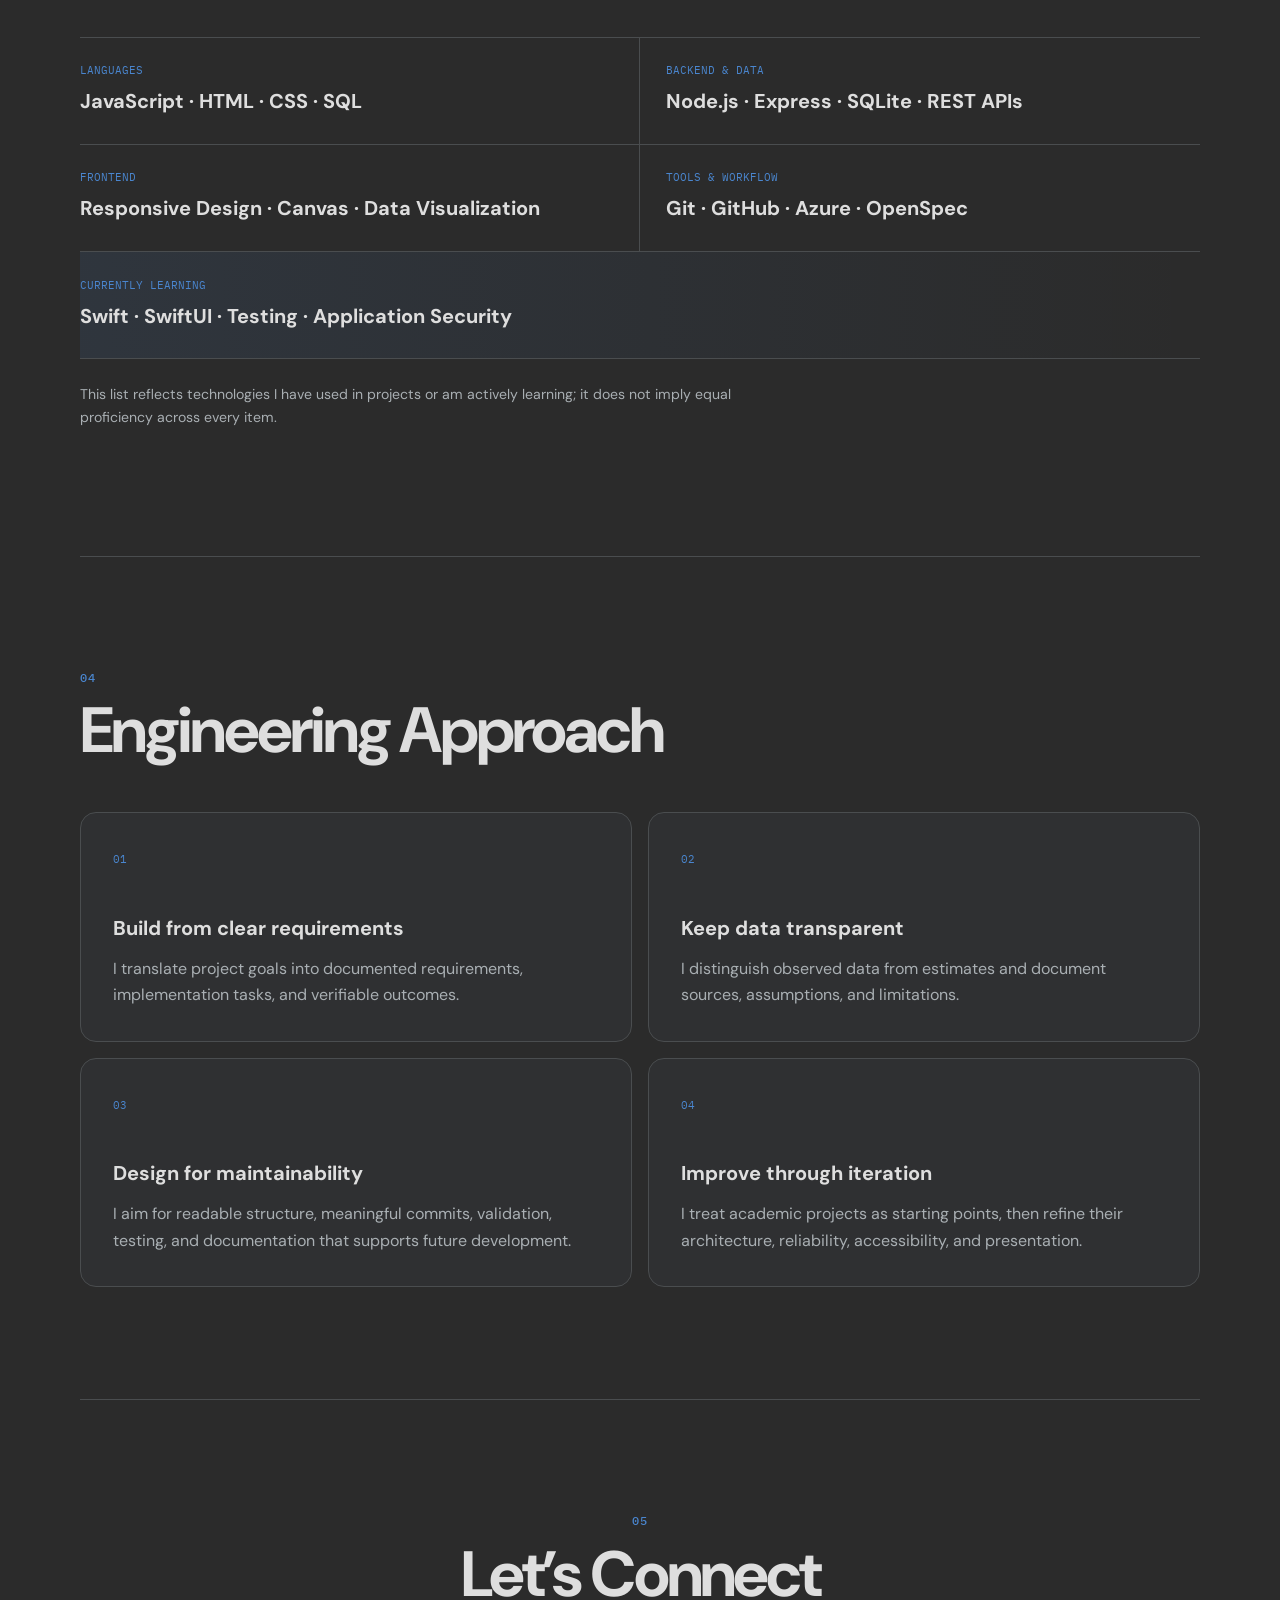
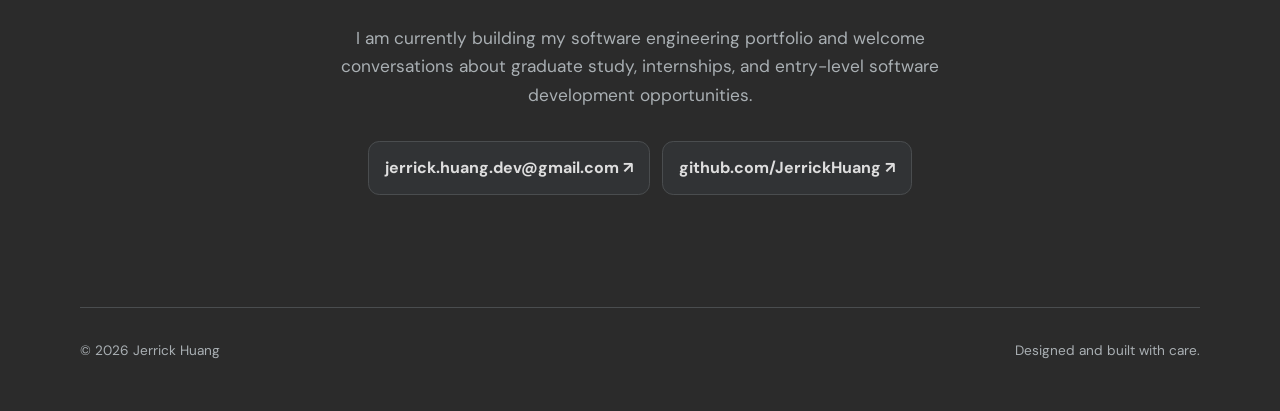
==== commit b9c20c9f: "Update portfolio project cards" ====
--- a/index.html
+++ b/index.html
@@ -196,30 +196,31 @@
           <article class="project-card">
             <div class="project-topline">
               <span class="project-index">02</span>
-              <span class="status status-revision">Data Revision</span>
-            </div>
-            <h3>Taiwan Salary Distribution Explorer</h3>
-            <p
-              data-en="An interactive educational tool for exploring salary distributions and understanding the difference between mean, median, percentile, and skewed data."
-              data-zh="透過互動操作與視覺化，協助使用者理解薪資分布、平均數、中位數、百分位數及偏態資料的統計教育工具。"
-            >
-              An interactive educational tool for exploring salary distributions
-              and understanding the difference between mean, median, percentile,
-              and skewed data.
+              <span class="status status-revision">Java Practice</span>
+            </div>
+            <h3>Java Gradebook Analyzer</h3>
+            <p
+                    data-en="A Java 21 command-line gradebook analyzer for adding students, listing scores, calculating class average, finding highest and lowest scores, and showing a pass/fail summary."
+                    data-zh="Java 21 命令列成績分析工具，可新增學生、列出成績、計算班級平均、找出最高與最低分，並顯示及格／不及格統計。"
+            >
+              A Java 21 command-line gradebook analyzer for adding students,
+              listing scores, calculating class average, finding highest and
+              lowest scores, and showing a pass/fail summary.
             </p>
             <ul class="project-highlights">
-              <li>Interactive salary controls</li>
-              <li>Distribution and percentile visualization</li>
-              <li>Mean and median comparison</li>
+              <li>Add and list students with scores</li>
+              <li>Calculate class average</li>
+              <li>Find highest and lowest scores</li>
+              <li>Show pass/fail summary</li>
             </ul>
             <div class="tag-list">
-              <span>JavaScript</span><span>Canvas API</span><span>Statistics</span>
+              <span>Java 21</span><span>OOP</span><span>CLI</span>
             </div>
             <a
-              class="text-link"
-              href="https://github.com/JerrickHuang/salary-demo"
-              target="_blank"
-              rel="noreferrer"
+                    class="text-link"
+                    href="https://github.com/JerrickHuang/java-gradebook-analyzer"
+                    target="_blank"
+                    rel="noreferrer"
             >
               View source <span aria-hidden="true">↗</span>
             </a>
@@ -228,32 +229,33 @@
           <article class="project-card">
             <div class="project-topline">
               <span class="project-index">03</span>
-              <span class="status status-refactor">Rebranding &amp; Refactoring</span>
-            </div>
-            <h3>Interactive Service Status Page</h3>
-            <p
-              data-en="An experimental interactive status page that combines service notifications, countdown interactions, particle effects, sound, and a browser-based mini-game."
-              data-zh="結合服務狀態通知、倒數互動、粒子效果、音效與瀏覽器小遊戲的互動式網頁實驗作品。"
-            >
-              An experimental interactive status page that combines service
-              notifications, countdown interactions, particle effects, sound, and
-              a browser-based mini-game.
+              <span class="status status-refactor">Java Practice</span>
+            </div>
+            <h3>Java Expense Analyzer</h3>
+            <p
+                    data-en="A Java 21 command-line expense analyzer for recording expenses, calculating total spending, summarizing spending by category, and finding the highest expense."
+                    data-zh="Java 21 命令列支出分析工具，可紀錄花費、計算總支出、依分類統計支出，並找出最高單筆支出。"
+            >
+              A Java 21 command-line expense analyzer for recording expenses,
+              calculating total spending, summarizing spending by category, and
+              finding the highest expense.
             </p>
             <ul class="project-highlights">
-              <li>Canvas animation and particle effects</li>
-              <li>Browser mini-game and scoring</li>
-              <li>Responsive interaction experiments</li>
+              <li>Add and list expense records</li>
+              <li>Calculate total spending</li>
+              <li>Summarize spending by category</li>
+              <li>Find the highest expense</li>
             </ul>
             <div class="tag-list">
-              <span>JavaScript</span><span>Canvas API</span><span>Web Audio</span>
+              <span>Java 21</span><span>OOP</span><span>CLI</span>
             </div>
             <a
-              class="text-link"
-              href="https://github.com/JerrickHuang/netflix-waiting-page"
-              target="_blank"
-              rel="noreferrer"
-            >
-              View current source <span aria-hidden="true">↗</span>
+                    class="text-link"
+                    href="https://github.com/JerrickHuang/java-expense-analyzer"
+                    target="_blank"
+                    rel="noreferrer"
+            >
+              View source <span aria-hidden="true">↗</span>
             </a>
           </article>
         </div>
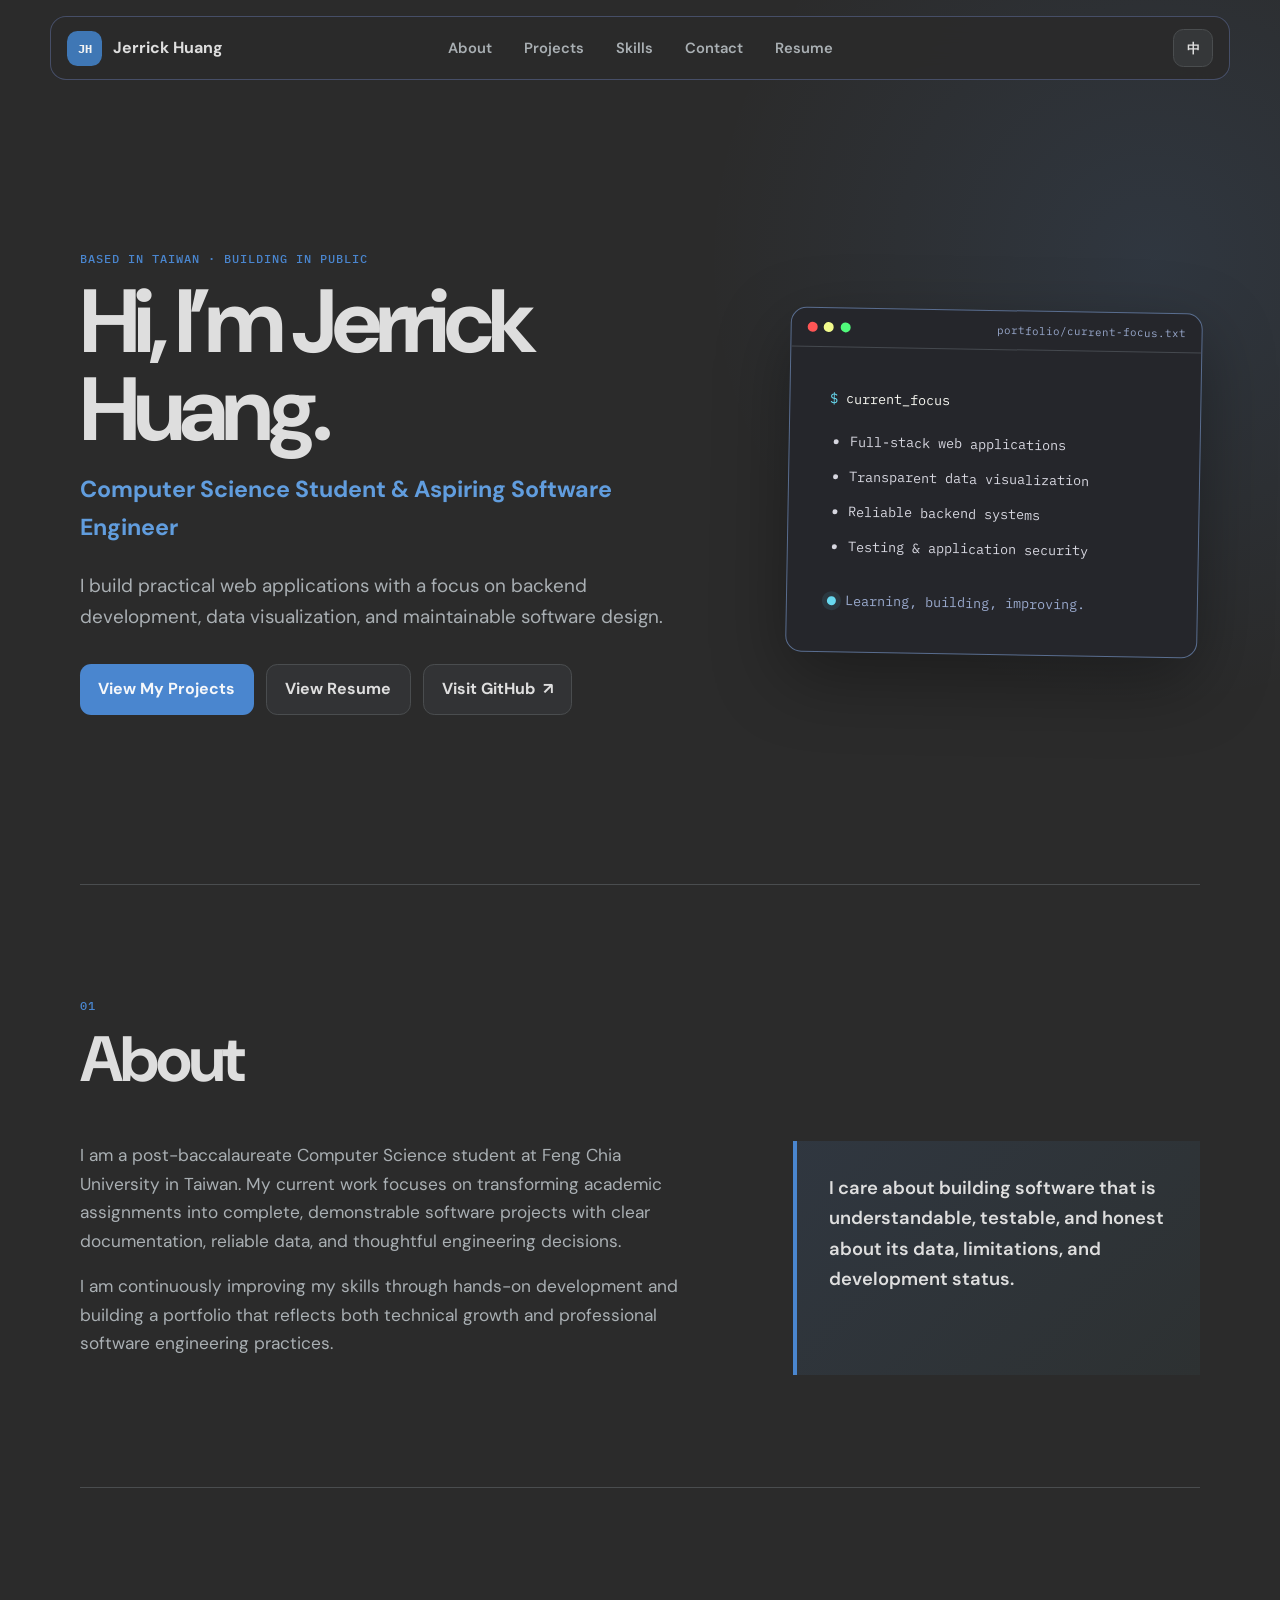
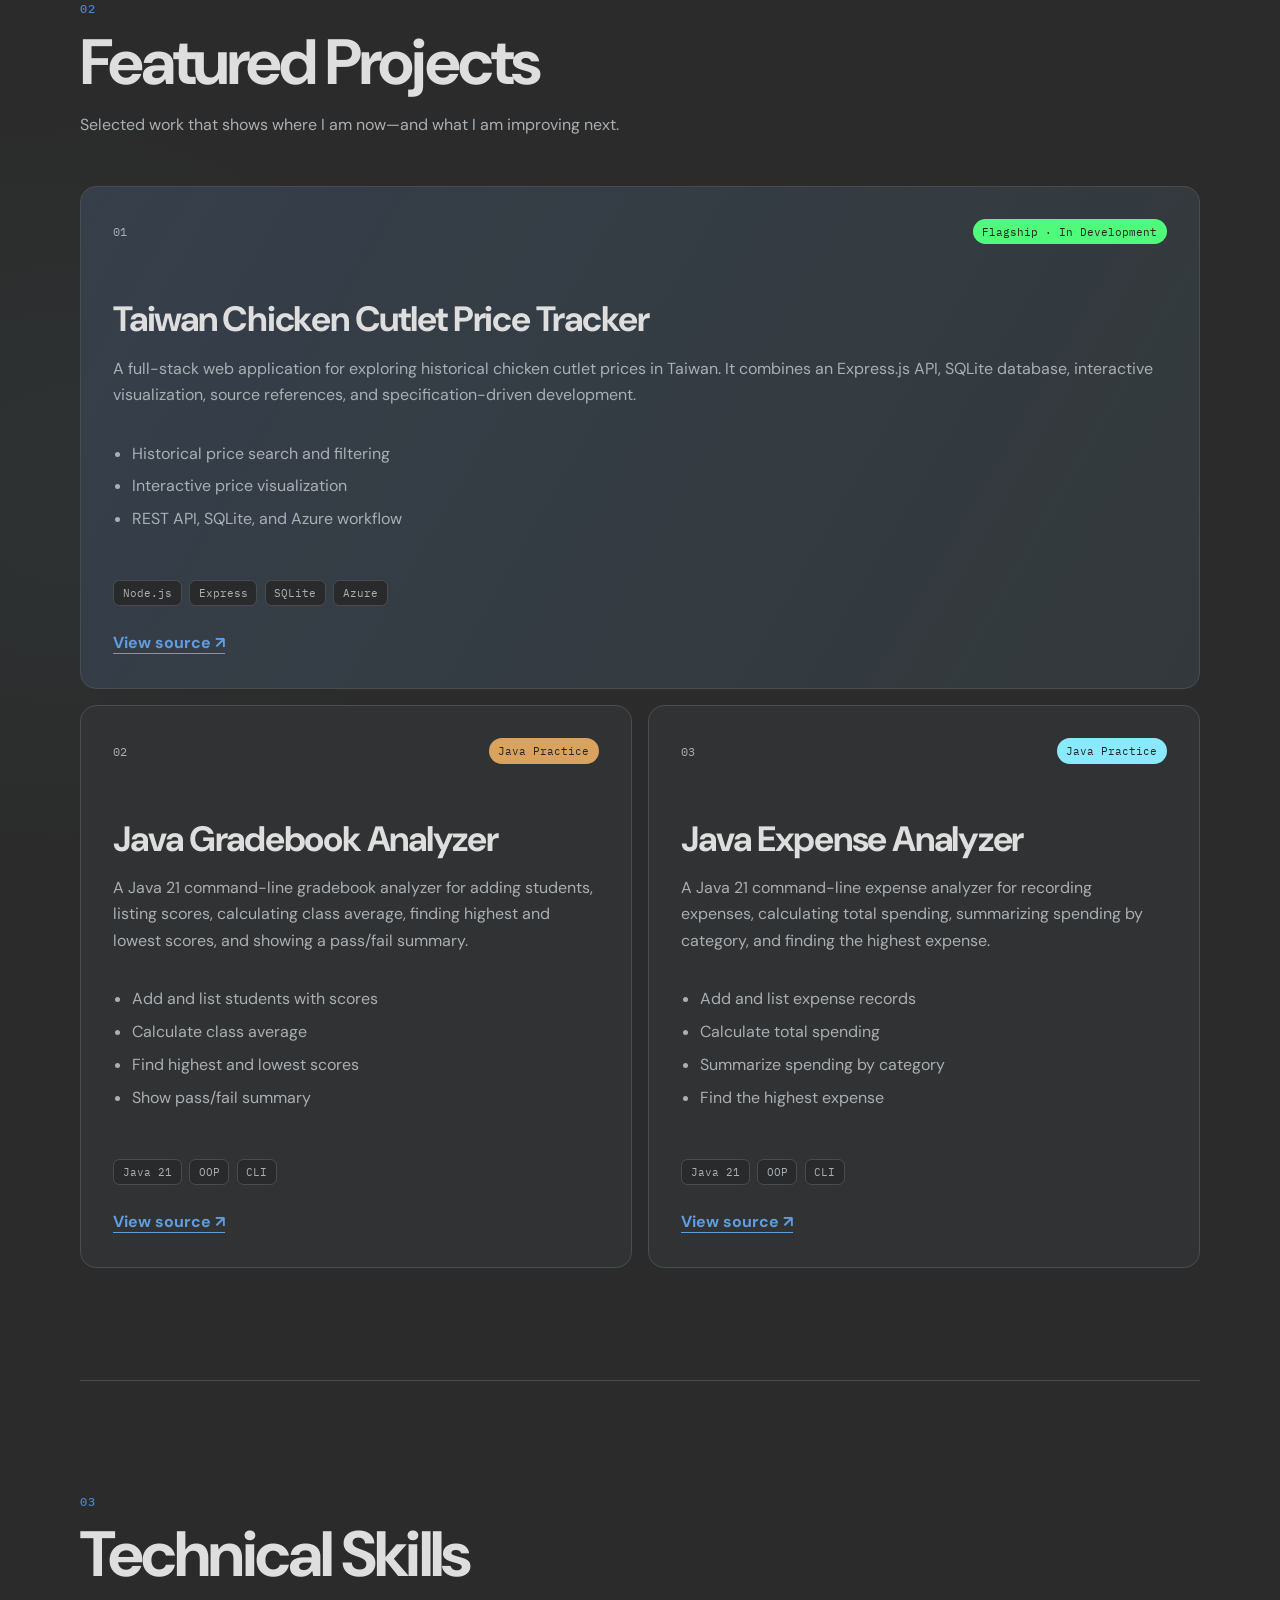
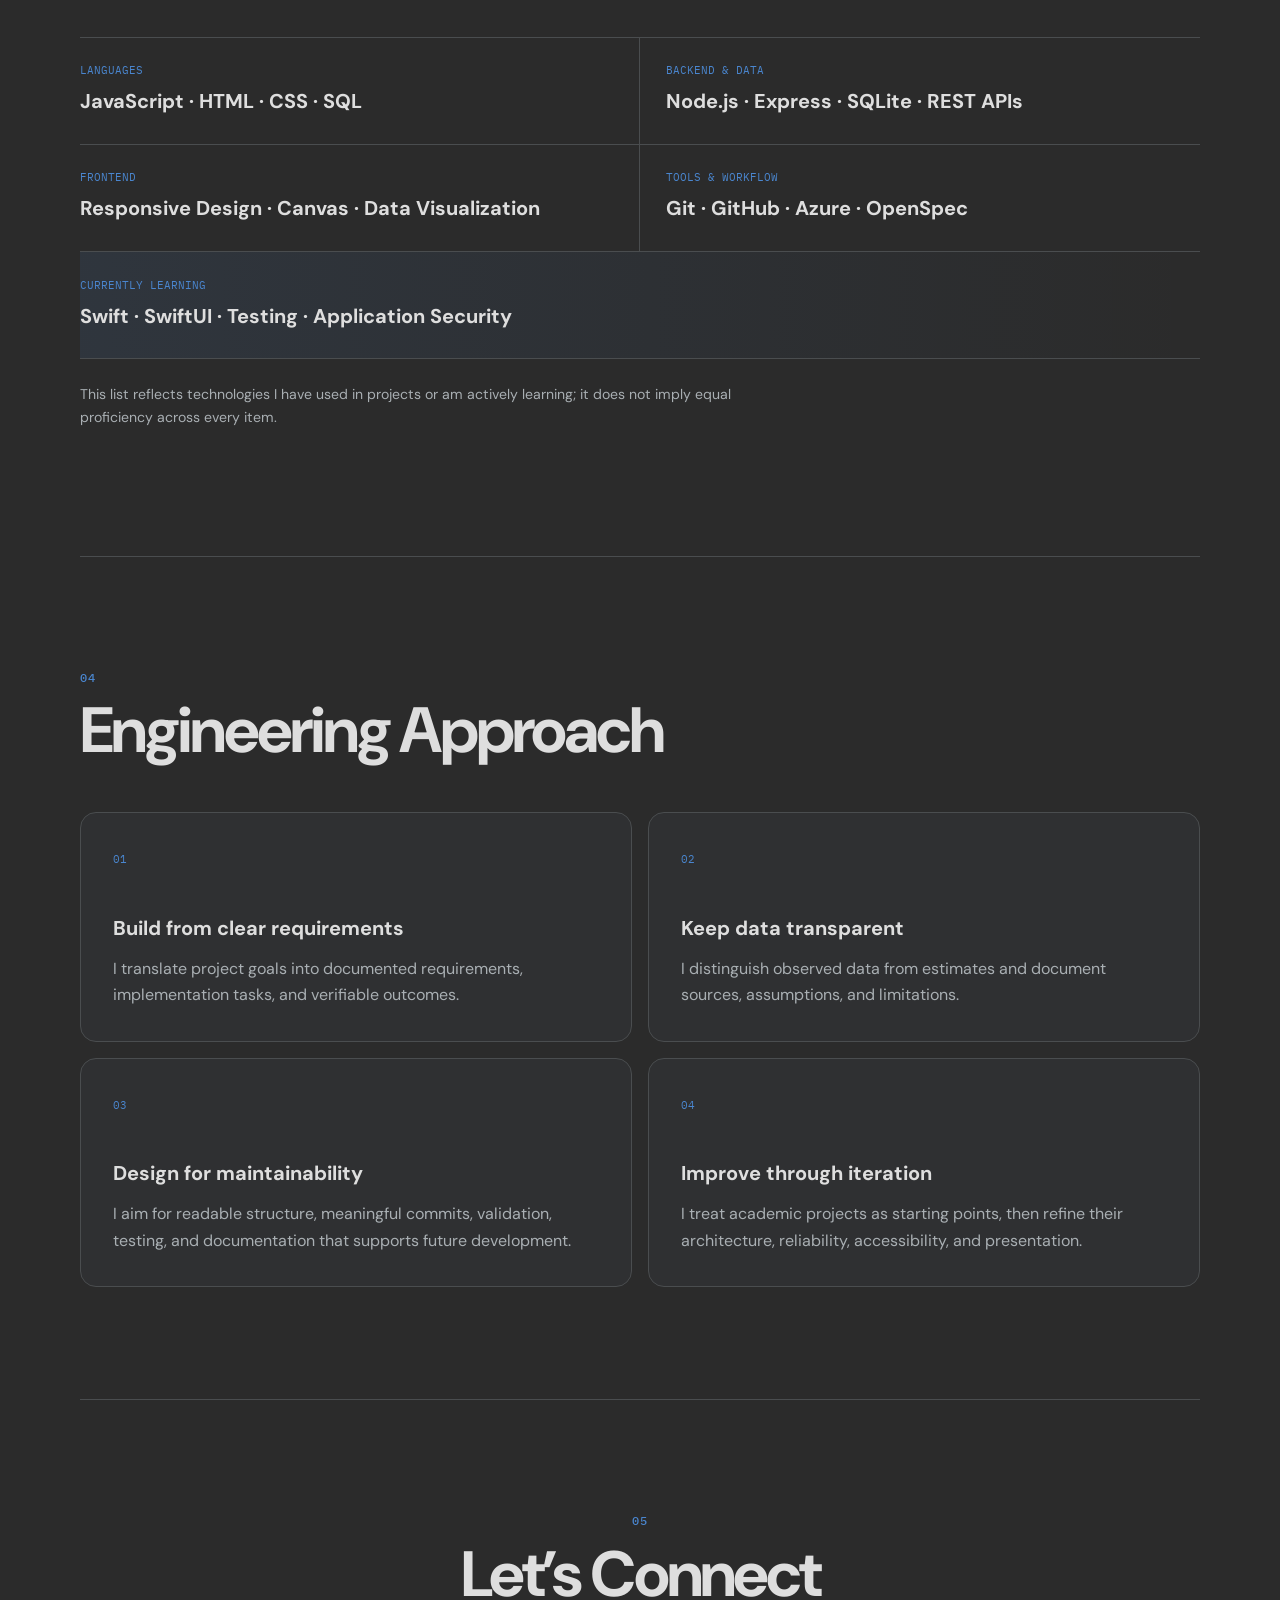
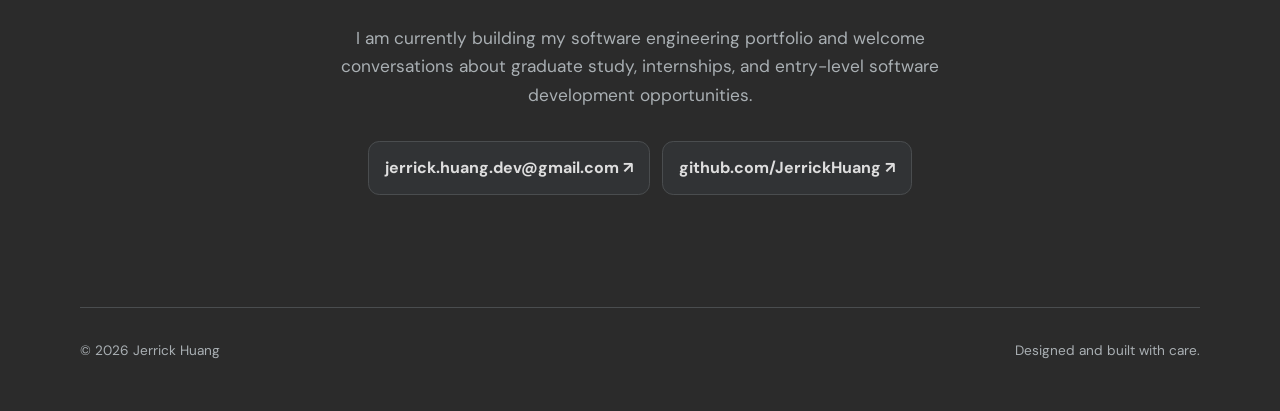
==== commit 9d3207e0: "Add resume page and link it from portfolio" ====
--- a/index.html
+++ b/index.html
@@ -32,6 +32,7 @@
         <a href="#projects" data-en="Projects" data-zh="專案">Projects</a>
         <a href="#skills" data-en="Skills" data-zh="技能">Skills</a>
         <a href="#contact" data-en="Contact" data-zh="聯絡">Contact</a>
+        <a href="resume/" data-en="Resume" data-zh="履歷">Resume</a>
       </nav>
 
       <button class="language-toggle" type="button" aria-label="Switch language">
@@ -73,6 +74,9 @@
           <div class="hero-actions">
             <a class="button button-primary" href="#projects">
               <span data-en="View My Projects" data-zh="查看精選專案">View My Projects</span>
+            </a>
+            <a class="button button-secondary" href="resume/">
+              <span data-en="View Resume" data-zh="查看履歷">View Resume</span>
             </a>
             <a
               class="button button-secondary"
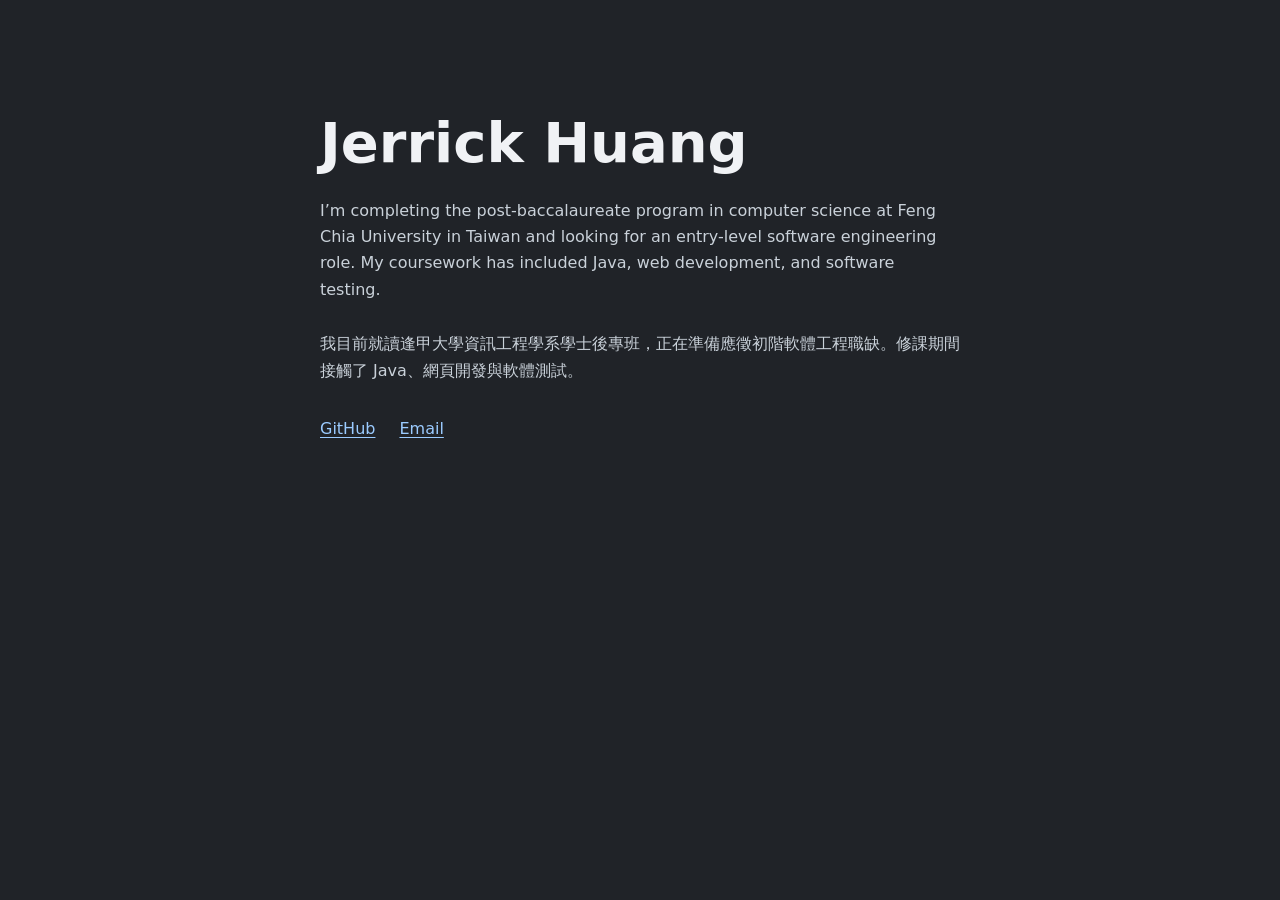
==== commit 2cf2d4b3: "Replace portfolio showcase with a personal introduction Updated the personal website HTML structure," ====
--- a/index.html
+++ b/index.html
@@ -1,395 +1,31 @@
 <!doctype html>
 <html lang="en">
-  <head>
-    <meta charset="UTF-8" />
-    <meta name="viewport" content="width=device-width, initial-scale=1" />
-    <meta
-      name="description"
-      content="Jerrick Huang — Computer Science student building practical web applications, backend systems, and data visualizations."
-    />
-    <meta name="theme-color" content="#2b2b2b" />
-    <title>Jerrick Huang | Software Engineering Portfolio</title>
-    <link rel="preconnect" href="https://fonts.googleapis.com" />
-    <link rel="preconnect" href="https://fonts.gstatic.com" crossorigin />
-    <link
-      href="https://fonts.googleapis.com/css2?family=DM+Sans:wght@400;500;600;700&family=IBM+Plex+Mono:wght@500&display=swap"
-      rel="stylesheet"
-    />
-    <link rel="stylesheet" href="styles.css" />
-    <script src="script.js" defer></script>
-  </head>
-  <body>
-    <a class="skip-link" href="#main">Skip to content</a>
-
-    <header class="site-header">
-      <a class="brand" href="#top" aria-label="Jerrick Huang home">
-        <span class="brand-mark">JH</span>
-        <span>Jerrick Huang</span>
-      </a>
-
-      <nav aria-label="Primary navigation">
-        <a href="#about" data-en="About" data-zh="關於我">About</a>
-        <a href="#projects" data-en="Projects" data-zh="專案">Projects</a>
-        <a href="#skills" data-en="Skills" data-zh="技能">Skills</a>
-        <a href="#contact" data-en="Contact" data-zh="聯絡">Contact</a>
-        <a href="resume/" data-en="Resume" data-zh="履歷">Resume</a>
-      </nav>
-
-      <button class="language-toggle" type="button" aria-label="Switch language">
-        <span class="language-en">中</span>
-        <span class="language-zh">EN</span>
-      </button>
-    </header>
-
-    <main id="main">
-      <section class="hero" id="top">
-        <div class="hero-copy">
-          <p class="eyebrow">
-            <span data-en="Based in Taiwan · Building in public" data-zh="位於臺灣 · 持續公開學習與開發">
-              Based in Taiwan · Building in public
-            </span>
-          </p>
-          <h1>
-            <span data-en="Hi, I’m Jerrick Huang." data-zh="嗨，我是 Jerrick Huang。">
-              Hi, I’m Jerrick Huang.
-            </span>
-          </h1>
-          <p class="hero-role">
-            <span
-              data-en="Computer Science Student &amp; Aspiring Software Engineer"
-              data-zh="資訊工程學生／軟體工程師職涯準備中"
-            >
-              Computer Science Student &amp; Aspiring Software Engineer
-            </span>
-          </p>
-          <p class="hero-intro">
-            <span
-              data-en="I build practical web applications with a focus on backend development, data visualization, and maintainable software design."
-              data-zh="我專注於開發實用的 Web 應用程式，並持續累積後端系統、資料視覺化與可維護軟體設計的實作經驗。"
-            >
-              I build practical web applications with a focus on backend
-              development, data visualization, and maintainable software design.
-            </span>
-          </p>
-          <div class="hero-actions">
-            <a class="button button-primary" href="#projects">
-              <span data-en="View My Projects" data-zh="查看精選專案">View My Projects</span>
-            </a>
-            <a class="button button-secondary" href="resume/">
-              <span data-en="View Resume" data-zh="查看履歷">View Resume</span>
-            </a>
-            <a
-              class="button button-secondary"
-              href="https://github.com/JerrickHuang"
-              target="_blank"
-              rel="noreferrer"
-            >
-              <span data-en="Visit GitHub" data-zh="前往 GitHub">Visit GitHub</span>
-              <span aria-hidden="true">↗</span>
-            </a>
-          </div>
-        </div>
-
-        <div class="hero-panel" aria-label="Current engineering focus">
-          <div class="terminal-bar">
-            <span></span><span></span><span></span>
-            <p>portfolio/current-focus.txt</p>
-          </div>
-          <div class="terminal-content">
-            <p><span class="prompt">$</span> current_focus</p>
-            <ul>
-              <li>Full-stack web applications</li>
-              <li>Transparent data visualization</li>
-              <li>Reliable backend systems</li>
-              <li>Testing &amp; application security</li>
-            </ul>
-            <p class="terminal-status">
-              <span class="status-dot"></span>
-              <span data-en="Learning, building, improving." data-zh="持續學習、開發與改進。">
-                Learning, building, improving.
-              </span>
-            </p>
-          </div>
-        </div>
-      </section>
-
-      <section class="section about" id="about">
-        <div class="section-heading">
-          <p class="section-number">01</p>
-          <h2 data-en="About" data-zh="關於我">About</h2>
-        </div>
-        <div class="about-grid">
-          <div class="about-copy">
-            <p
-              data-en="I am a post-baccalaureate Computer Science student at Feng Chia University in Taiwan. My current work focuses on transforming academic assignments into complete, demonstrable software projects with clear documentation, reliable data, and thoughtful engineering decisions."
-              data-zh="我目前就讀臺灣逢甲大學資訊工程學系學士後專班。現階段的學習重點，是將課程作業逐步發展為內容完整、可以執行與展示，並具備清楚文件、可靠資料及合理工程設計的軟體專案。"
-            >
-              I am a post-baccalaureate Computer Science student at Feng Chia
-              University in Taiwan. My current work focuses on transforming
-              academic assignments into complete, demonstrable software projects
-              with clear documentation, reliable data, and thoughtful engineering
-              decisions.
-            </p>
-            <p
-              data-en="I am continuously improving my skills through hands-on development and building a portfolio that reflects both technical growth and professional software engineering practices."
-              data-zh="我持續透過實作強化技術能力，建立一份能同時呈現學習成長與專業軟體工程實踐的作品集。"
-            >
-              I am continuously improving my skills through hands-on development
-              and building a portfolio that reflects both technical growth and
-              professional software engineering practices.
-            </p>
-          </div>
-          <blockquote>
-            <p
-              data-en="I care about building software that is understandable, testable, and honest about its data, limitations, and development status."
-              data-zh="我重視軟體的可理解性、可測試性與可維護性，也會誠實說明資料來源、系統限制及專案目前的完成程度。"
-            >
-              I care about building software that is understandable, testable,
-              and honest about its data, limitations, and development status.
-            </p>
-          </blockquote>
-        </div>
-      </section>
-
-      <section class="section" id="projects">
-        <div class="section-heading">
-          <p class="section-number">02</p>
-          <h2 data-en="Featured Projects" data-zh="精選專案">Featured Projects</h2>
-          <p
-            data-en="Selected work that shows where I am now—and what I am improving next."
-            data-zh="這些作品呈現我目前的實作能力，以及接下來正在改進的方向。"
-          >
-            Selected work that shows where I am now—and what I am improving next.
-          </p>
-        </div>
-
-        <div class="project-grid">
-          <article class="project-card project-featured">
-            <div class="project-topline">
-              <span class="project-index">01</span>
-              <span class="status status-active">Flagship · In Development</span>
-            </div>
-            <h3>Taiwan Chicken Cutlet Price Tracker</h3>
-            <p
-              data-en="A full-stack web application for exploring historical chicken cutlet prices in Taiwan. It combines an Express.js API, SQLite database, interactive visualization, source references, and specification-driven development."
-              data-zh="探索臺灣雞排歷年價格變化的全端 Web 應用程式，整合 Express.js API、SQLite、互動式資料視覺化、資料來源標註及規格驅動開發流程。"
-            >
-              A full-stack web application for exploring historical chicken cutlet
-              prices in Taiwan. It combines an Express.js API, SQLite database,
-              interactive visualization, source references, and
-              specification-driven development.
-            </p>
-            <ul class="project-highlights">
-              <li>Historical price search and filtering</li>
-              <li>Interactive price visualization</li>
-              <li>REST API, SQLite, and Azure workflow</li>
-            </ul>
-            <div class="tag-list">
-              <span>Node.js</span><span>Express</span><span>SQLite</span><span>Azure</span>
-            </div>
-            <a
-              class="text-link"
-              href="https://github.com/JerrickHuang/taiwan-chicken-cutlet-price-tracker"
-              target="_blank"
-              rel="noreferrer"
-            >
-              View source <span aria-hidden="true">↗</span>
-            </a>
-          </article>
-
-          <article class="project-card">
-            <div class="project-topline">
-              <span class="project-index">02</span>
-              <span class="status status-revision">Java Practice</span>
-            </div>
-            <h3>Java Gradebook Analyzer</h3>
-            <p
-                    data-en="A Java 21 command-line gradebook analyzer for adding students, listing scores, calculating class average, finding highest and lowest scores, and showing a pass/fail summary."
-                    data-zh="Java 21 命令列成績分析工具，可新增學生、列出成績、計算班級平均、找出最高與最低分，並顯示及格／不及格統計。"
-            >
-              A Java 21 command-line gradebook analyzer for adding students,
-              listing scores, calculating class average, finding highest and
-              lowest scores, and showing a pass/fail summary.
-            </p>
-            <ul class="project-highlights">
-              <li>Add and list students with scores</li>
-              <li>Calculate class average</li>
-              <li>Find highest and lowest scores</li>
-              <li>Show pass/fail summary</li>
-            </ul>
-            <div class="tag-list">
-              <span>Java 21</span><span>OOP</span><span>CLI</span>
-            </div>
-            <a
-                    class="text-link"
-                    href="https://github.com/JerrickHuang/java-gradebook-analyzer"
-                    target="_blank"
-                    rel="noreferrer"
-            >
-              View source <span aria-hidden="true">↗</span>
-            </a>
-          </article>
-
-          <article class="project-card">
-            <div class="project-topline">
-              <span class="project-index">03</span>
-              <span class="status status-refactor">Java Practice</span>
-            </div>
-            <h3>Java Expense Analyzer</h3>
-            <p
-                    data-en="A Java 21 command-line expense analyzer for recording expenses, calculating total spending, summarizing spending by category, and finding the highest expense."
-                    data-zh="Java 21 命令列支出分析工具，可紀錄花費、計算總支出、依分類統計支出，並找出最高單筆支出。"
-            >
-              A Java 21 command-line expense analyzer for recording expenses,
-              calculating total spending, summarizing spending by category, and
-              finding the highest expense.
-            </p>
-            <ul class="project-highlights">
-              <li>Add and list expense records</li>
-              <li>Calculate total spending</li>
-              <li>Summarize spending by category</li>
-              <li>Find the highest expense</li>
-            </ul>
-            <div class="tag-list">
-              <span>Java 21</span><span>OOP</span><span>CLI</span>
-            </div>
-            <a
-                    class="text-link"
-                    href="https://github.com/JerrickHuang/java-expense-analyzer"
-                    target="_blank"
-                    rel="noreferrer"
-            >
-              View source <span aria-hidden="true">↗</span>
-            </a>
-          </article>
-        </div>
-      </section>
-
-      <section class="section" id="skills">
-        <div class="section-heading">
-          <p class="section-number">03</p>
-          <h2 data-en="Technical Skills" data-zh="技術能力">Technical Skills</h2>
-        </div>
-        <div class="skills-grid">
-          <div class="skill-group">
-            <p>Languages</p>
-            <h3>JavaScript · HTML · CSS · SQL</h3>
-          </div>
-          <div class="skill-group">
-            <p>Backend &amp; Data</p>
-            <h3>Node.js · Express · SQLite · REST APIs</h3>
-          </div>
-          <div class="skill-group">
-            <p>Frontend</p>
-            <h3>Responsive Design · Canvas · Data Visualization</h3>
-          </div>
-          <div class="skill-group">
-            <p>Tools &amp; Workflow</p>
-            <h3>Git · GitHub · Azure · OpenSpec</h3>
-          </div>
-          <div class="skill-group skill-learning">
-            <p data-en="Currently Learning" data-zh="目前正在學習">Currently Learning</p>
-            <h3>Swift · SwiftUI · Testing · Application Security</h3>
-          </div>
-        </div>
-        <p
-          class="skills-note"
-          data-en="This list reflects technologies I have used in projects or am actively learning; it does not imply equal proficiency across every item."
-          data-zh="技能清單反映目前具備實作經驗或正在學習的技術，不代表對所有技術皆已達到相同熟練程度。"
-        >
-          This list reflects technologies I have used in projects or am actively
-          learning; it does not imply equal proficiency across every item.
-        </p>
-      </section>
-
-      <section class="section" id="approach">
-        <div class="section-heading">
-          <p class="section-number">04</p>
-          <h2 data-en="Engineering Approach" data-zh="工程實踐">Engineering Approach</h2>
-        </div>
-        <div class="approach-grid">
-          <article>
-            <span>01</span>
-            <h3 data-en="Build from clear requirements" data-zh="從清楚的需求開始">
-              Build from clear requirements
-            </h3>
-            <p
-              data-en="I translate project goals into documented requirements, implementation tasks, and verifiable outcomes."
-              data-zh="我將專案目標轉化為有文件記錄的需求、實作任務與可驗證成果。"
-            >
-              I translate project goals into documented requirements,
-              implementation tasks, and verifiable outcomes.
-            </p>
-          </article>
-          <article>
-            <span>02</span>
-            <h3 data-en="Keep data transparent" data-zh="維持資料透明度">
-              Keep data transparent
-            </h3>
-            <p
-              data-en="I distinguish observed data from estimates and document sources, assumptions, and limitations."
-              data-zh="我區分觀測資料與推估資料，並記錄來源、假設與限制。"
-            >
-              I distinguish observed data from estimates and document sources,
-              assumptions, and limitations.
-            </p>
-          </article>
-          <article>
-            <span>03</span>
-            <h3 data-en="Design for maintainability" data-zh="以可維護性為設計目標">
-              Design for maintainability
-            </h3>
-            <p
-              data-en="I aim for readable structure, meaningful commits, validation, testing, and documentation that supports future development."
-              data-zh="我重視清楚的程式結構、有意義的 commits、輸入驗證、測試，以及支援後續開發的文件。"
-            >
-              I aim for readable structure, meaningful commits, validation,
-              testing, and documentation that supports future development.
-            </p>
-          </article>
-          <article>
-            <span>04</span>
-            <h3 data-en="Improve through iteration" data-zh="透過迭代持續改進">
-              Improve through iteration
-            </h3>
-            <p
-              data-en="I treat academic projects as starting points, then refine their architecture, reliability, accessibility, and presentation."
-              data-zh="我將課程專案視為起點，再逐步改進架構、可靠性、無障礙與呈現方式。"
-            >
-              I treat academic projects as starting points, then refine their
-              architecture, reliability, accessibility, and presentation.
-            </p>
-          </article>
-        </div>
-      </section>
-
-      <section class="section contact" id="contact">
-        <p class="section-number">05</p>
-        <h2 data-en="Let’s Connect" data-zh="歡迎與我聯絡">Let’s Connect</h2>
-        <p
-          data-en="I am currently building my software engineering portfolio and welcome conversations about graduate study, internships, and entry-level software development opportunities."
-          data-zh="我目前正在建立軟體工程作品集，也歡迎與我交流研究所進修、實習及初階軟體開發職涯機會。"
-        >
-          I am currently building my software engineering portfolio and welcome
-          conversations about graduate study, internships, and entry-level
-          software development opportunities.
-        </p>
-        <div class="contact-links">
-          <a href="mailto:jerrick.huang.dev@gmail.com">
-            jerrick.huang.dev@gmail.com <span aria-hidden="true">↗</span>
-          </a>
-          <a href="https://github.com/JerrickHuang" target="_blank" rel="noreferrer">
-            github.com/JerrickHuang <span aria-hidden="true">↗</span>
-          </a>
-        </div>
-      </section>
-    </main>
-
-    <footer>
-      <p>© <span id="year"></span> Jerrick Huang</p>
-      <p data-en="Designed and built with care." data-zh="用心設計與開發。">
-        Designed and built with care.
-      </p>
-    </footer>
-  </body>
+<head>
+  <meta charset="utf-8">
+  <meta name="viewport" content="width=device-width, initial-scale=1">
+  <meta name="description" content="Jerrick Huang — computer science post-baccalaureate student at Feng Chia University, Taiwan.">
+  <title>Jerrick Huang | Personal site</title>
+  <style>
+    :root { color-scheme: dark; background: #202328; color: #f0f2f5; font: 100%/1.65 system-ui, sans-serif; }
+    body { margin: 0; }
+    main { max-width: 40rem; margin-inline: auto; padding: clamp(3rem, 10vw, 7rem) 1.5rem; }
+    h1 { font-size: clamp(2.25rem, 8vw, 3.5rem); line-height: 1.1; margin: 0 0 1.5rem; }
+    p { color: #c9d1d9; }
+    [lang="zh-Hant"] { margin-top: 1.75rem; }
+    .links { display: flex; flex-wrap: wrap; gap: 0.75rem 1.5rem; margin-top: 2rem; }
+    a { color: #9bcbff; text-underline-offset: 0.2em; }
+    a:focus-visible { outline: 2px solid currentColor; outline-offset: 4px; }
+  </style>
+</head>
+<body>
+  <main>
+    <h1>Jerrick Huang</h1>
+    <p>I’m completing the post-baccalaureate program in computer science at Feng Chia University in Taiwan and looking for an entry-level software engineering role. My coursework has included Java, web development, and software testing.</p>
+    <p lang="zh-Hant">我目前就讀逢甲大學資訊工程學系學士後專班，正在準備應徵初階軟體工程職缺。修課期間接觸了 Java、網頁開發與軟體測試。</p>
+    <div class="links">
+      <a href="https://github.com/JerrickHuang">GitHub</a>
+      <a href="mailto:jerrick.huang.dev@gmail.com">Email</a>
+    </div>
+  </main>
+</body>
 </html>
